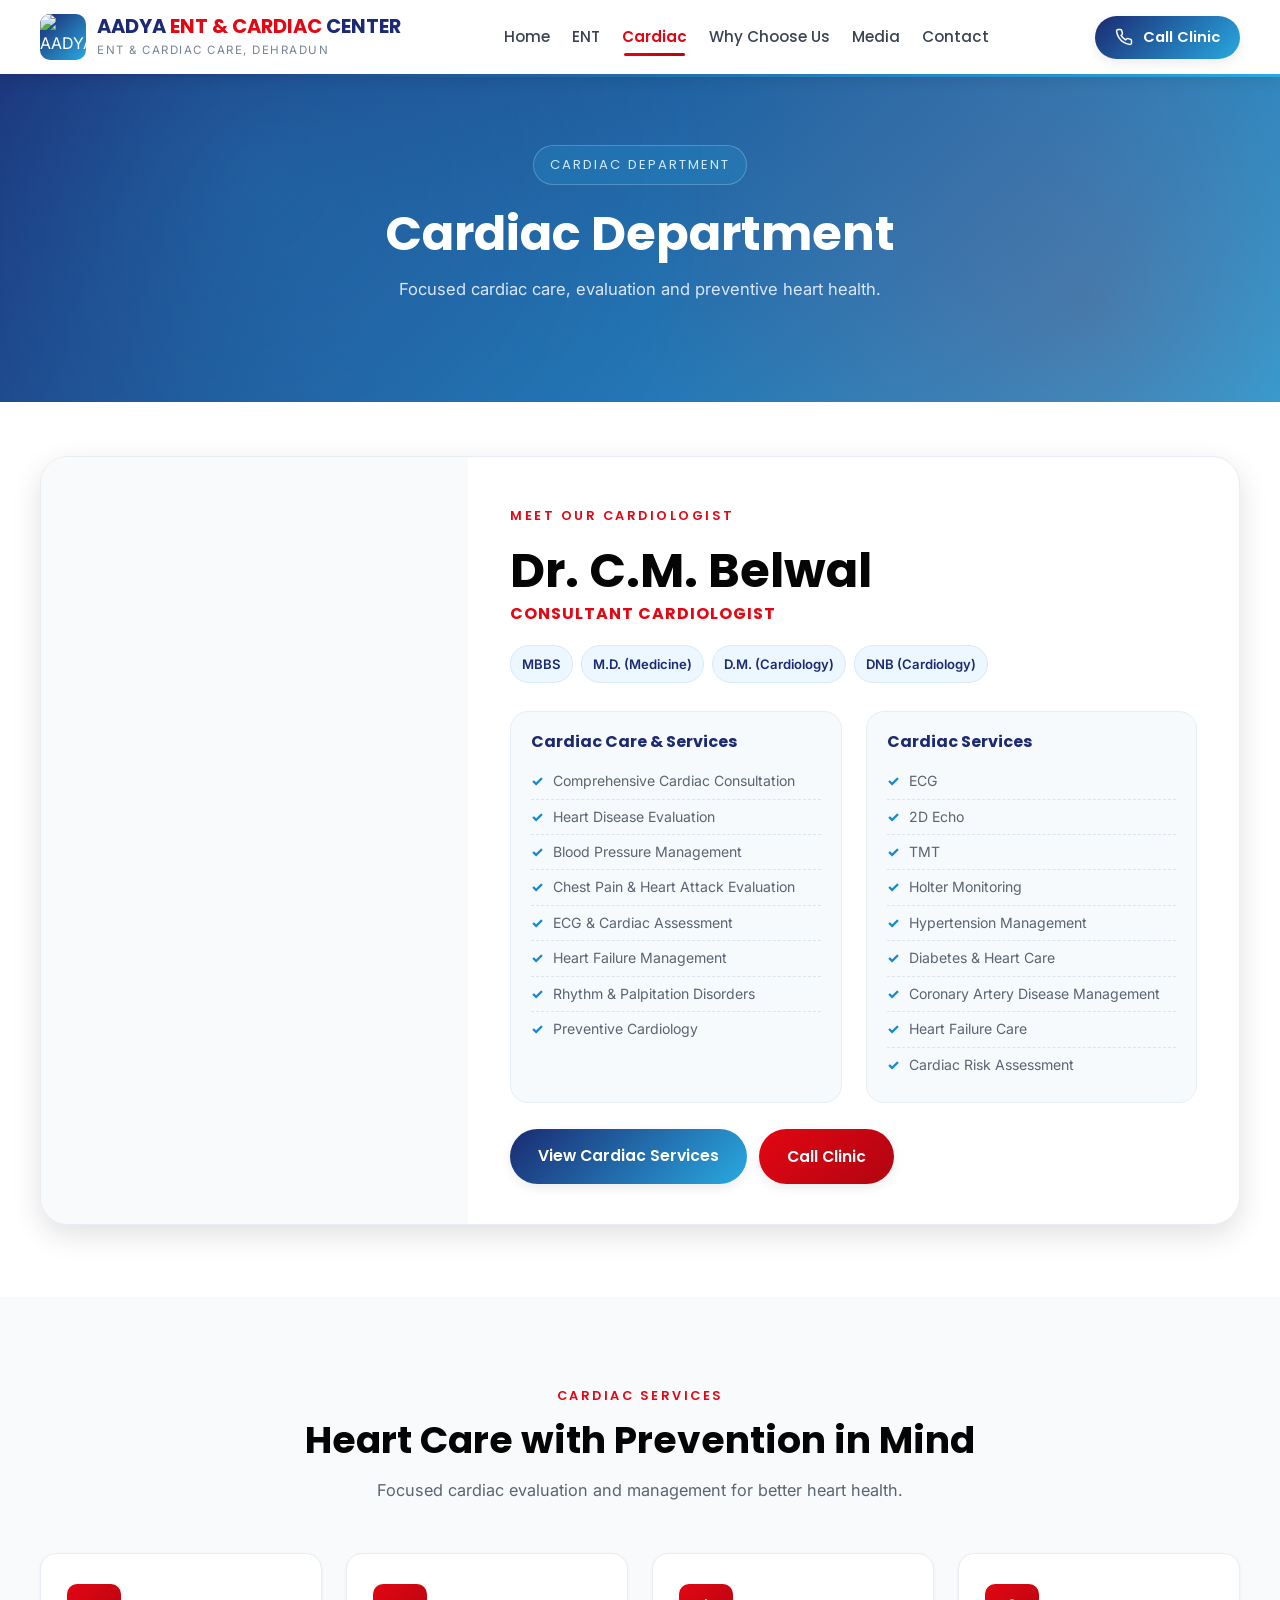
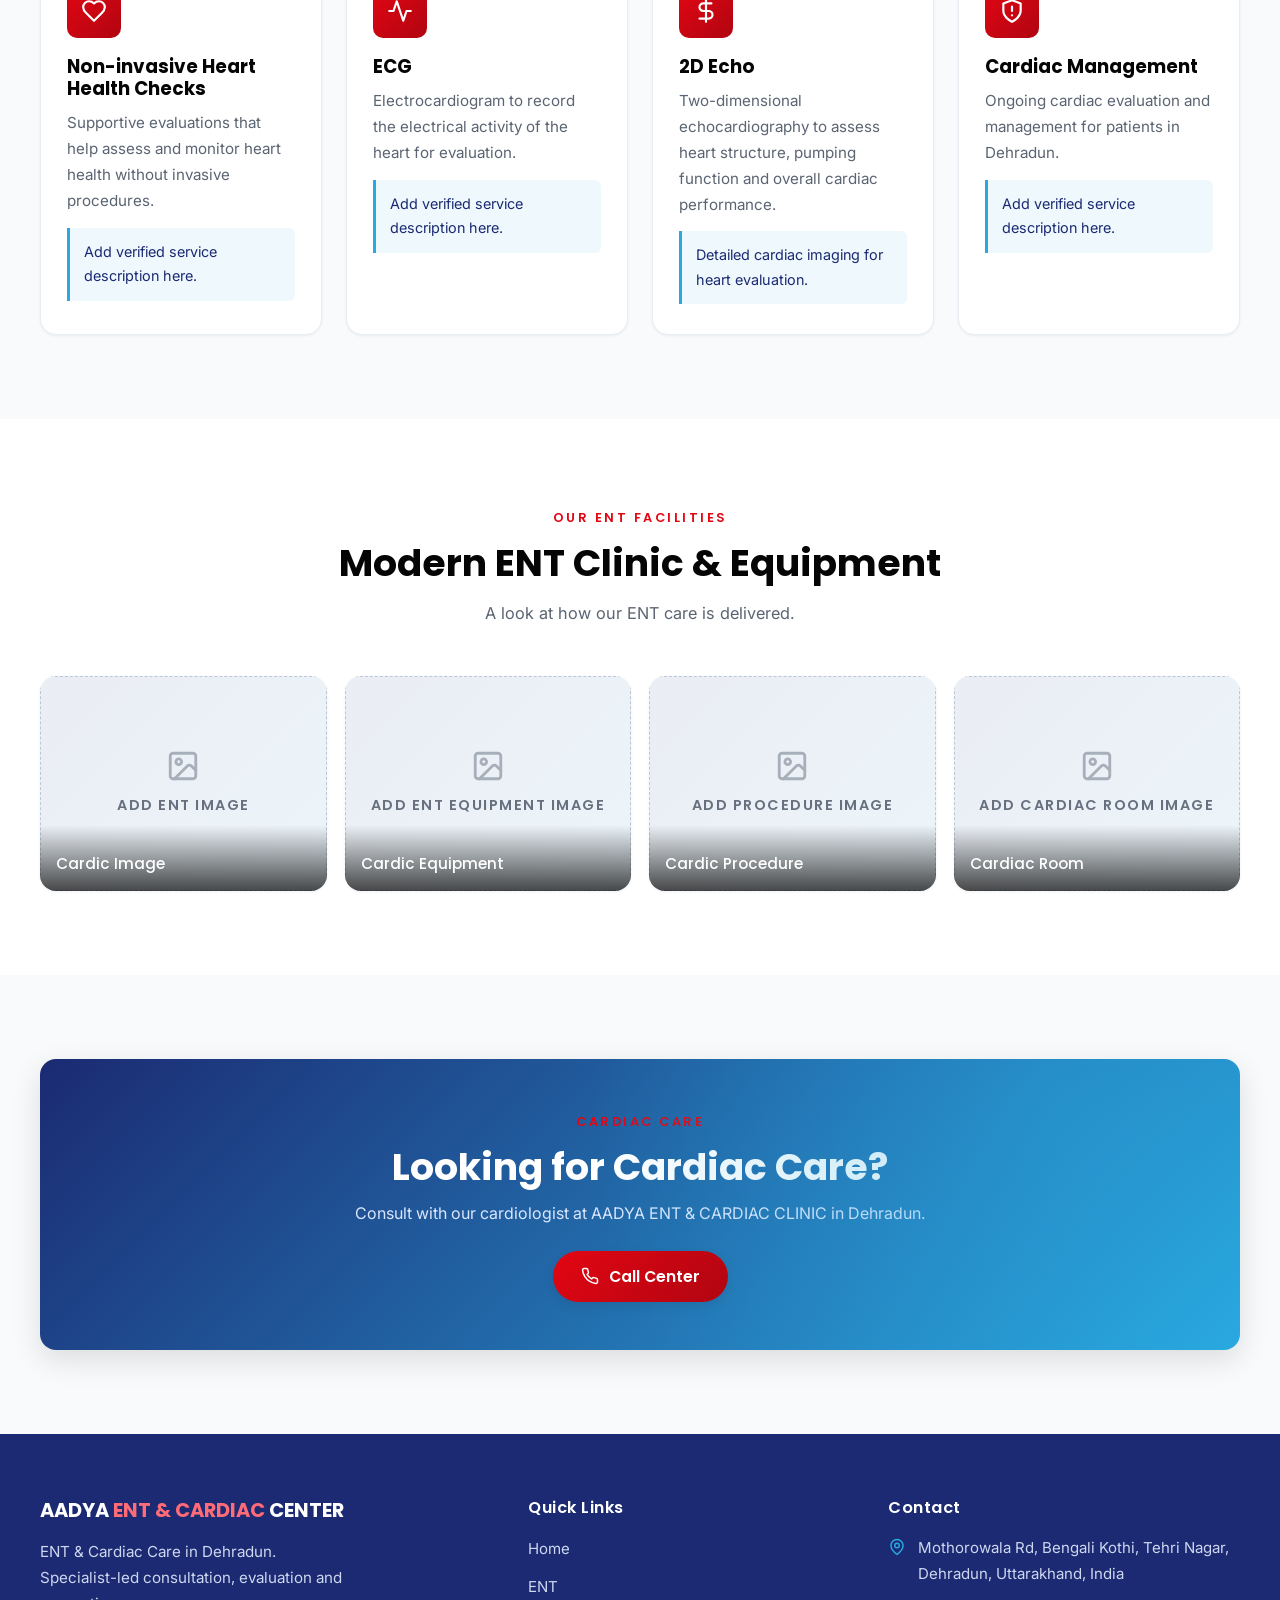
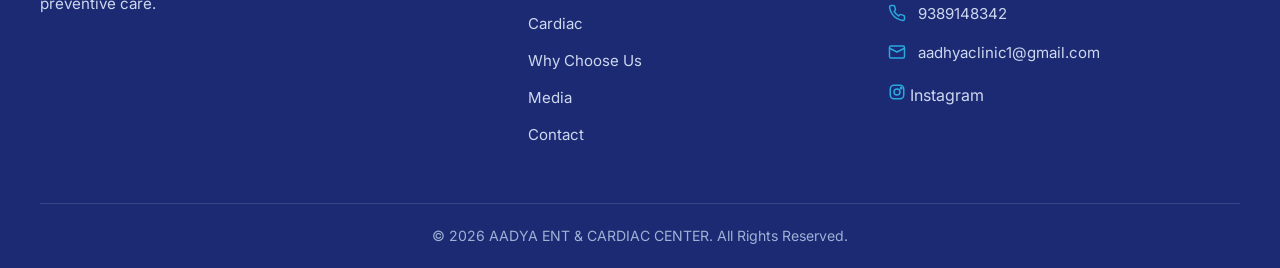
==== cardiac.html @ 1b2c5850 "center" ====
<!DOCTYPE html>
<html lang="en">
<head>

    <meta charset="UTF-8">

    <meta name="viewport" content="width=device-width, initial-scale=1.0">

    <title>AADYA ENT & CARDIAC CENTER | Cardiac Care in Dehradun</title>

    <!-- Favicon -->
    <link
        rel="icon"
        type="image/jpeg"
        href="https://res.cloudinary.com/duwuxycn1/image/upload/v1786776984/logo.jpg_n2iak3.jpg?v=2"
    >

    <meta
        name="description"
        content="Cardiac Department at AADYA ENT & CARDIAC CLINIC, Dehradun. Non-invasive heart health checks, ECG, hypertension management and cardiac care with an emphasis on prevention."
    >

    <meta
        name="keywords"
        content="Cardiac Clinic Dehradun, Cardiologist Dehradun, ECG Dehradun, Heart Health Check Dehradun, Hypertension Management, AADYA ENT & CARDIAC CLINIC"
    >

    <meta name="author" content="AADYA ENT & CARDIAC CLINIC">

    <meta name="theme-color" content="#1B2A72">

    <!-- Open Graph -->
    <meta property="og:type" content="website">

    <meta
        property="og:title"
        content="AADYA ENT & CARDIAC CLINIC | Cardiac Care in Dehradun"
    >

    <meta
        property="og:description"
        content="Focused cardiac care, evaluation and preventive heart health in Dehradun."
    >

    <meta
        property="og:image"
        content="assets/cardiac/cardiac-main.jpg"
    >

    <meta property="og:url" content="cardiac.html">

    <meta
        property="og:site_name"
        content="AADYA ENT & CARDIAC CLINIC"
    >

    <!-- Twitter -->
    <meta name="twitter:card" content="summary_large_image">

    <meta
        name="twitter:title"
        content="AADYA ENT & CARDIAC CLINIC | Cardiac Care in Dehradun"
    >

    <meta
        name="twitter:description"
        content="Focused cardiac care, evaluation and preventive heart health in Dehradun."
    >

    <meta
        name="twitter:image"
        content="assets/cardiac/cardiac-main.jpg"
    >

    <!-- Google Fonts -->
    <link rel="preconnect" href="https://fonts.googleapis.com">

    <link
        rel="preconnect"
        href="https://fonts.gstatic.com"
        crossorigin
    >

    <link
        href="https://fonts.googleapis.com/css2?family=Poppins:wght@500;600;700&family=Inter:wght@400;500;600&display=swap"
        rel="stylesheet"
    >

    <!-- Structured Data -->
    <script type="application/ld+json">
    {
        "@context": "https://schema.org",
        "@type": "MedicalClinic",
        "name": "AADYA ENT & CARDIAC CLINIC",
        "description": "Focused cardiac care, evaluation and preventive heart health.",
        "address": {
            "@type": "PostalAddress",
            "streetAddress": "Mothorowala Rd, Bengali Kothi, Tehri Nagar",
            "addressLocality": "Dehradun",
            "addressRegion": "Uttarakhand",
            "addressCountry": "IN"
        },
        "medicalSpecialty": [
            "Cardiovascular"
        ],
        "openingHours": "ADD_CLINIC_TIMINGS",
        "telephone": "9389148342"
    }
    </script>

    <!-- Main CSS -->
    <link rel="stylesheet" href="style.css">


<style>
/* Cardiologist profile section */
.cardiac-doctor-section {
    padding-top: 54px;
    padding-bottom: 72px;
}

.cardiac-doctor-card {
    display: grid;
    grid-template-columns: minmax(280px, 0.85fr) minmax(0, 1.45fr);
    gap: 42px;
    align-items: stretch;
    background: var(--color-white);
    border: 1px solid #e8edf4;
    border-radius: 28px;
    overflow: hidden;
    box-shadow: var(--shadow-lg);
}

.cardiac-doctor-photo {
    min-height: 620px;
    background: var(--color-light-bg);
    overflow: hidden;
}

.cardiac-doctor-photo img {
    width: 100%;
    height: 100%;
    display: block;
    object-fit: cover;
    object-position: center top;
}

.cardiac-doctor-content {
    padding: 44px 42px 40px 0;
}

.cardiac-doctor-content h2 {
    margin: 6px 0 2px;
    font-size: clamp(2rem, 4vw, 3rem);
    line-height: 1.1;
}

.cardiac-doctor-role {
    margin: 0 0 18px;
    color: var(--color-cardiac-red);
    font-family: var(--font-heading);
    font-weight: 700;
    font-size: 1rem;
    text-transform: uppercase;
    letter-spacing: 1px;
}

.cardiac-qualifications {
    display: flex;
    flex-wrap: wrap;
    gap: 8px;
    margin-bottom: 28px;
}

.cardiac-qualifications span {
    padding: 7px 11px;
    border-radius: 999px;
    background: #edf7ff;
    color: var(--color-deep-blue);
    border: 1px solid #d8eaf8;
    font-size: .82rem;
    font-weight: 600;
}

.cardiac-doctor-columns {
    display: grid;
    grid-template-columns: 1fr 1fr;
    gap: 24px;
}

.cardiac-doctor-columns > div {
    padding: 20px;
    border-radius: 18px;
    background: #f7fafc;
    border: 1px solid #e5edf5;
}

.cardiac-doctor-columns h3 {
    margin: 0 0 13px;
    color: var(--color-deep-blue);
    font-size: 1rem;
}

.cardiac-doctor-columns ul {
    list-style: none;
    margin: 0;
    padding: 0;
}

.cardiac-doctor-columns li {
    position: relative;
    padding: 7px 0 7px 22px;
    color: #5b6472;
    font-size: .88rem;
    line-height: 1.45;
    border-bottom: 1px dashed #dbe4ec;
}

.cardiac-doctor-columns li:last-child {
    border-bottom: 0;
}

.cardiac-doctor-columns li::before {
    content: "✓";
    position: absolute;
    left: 0;
    top: 7px;
    color: #1688cf;
    font-weight: 800;
}

.cardiac-doctor-actions {
    display: flex;
    flex-wrap: wrap;
    gap: 12px;
    margin-top: 26px;
}

@media (max-width: 900px) {
    .cardiac-doctor-card {
        grid-template-columns: 1fr;
        gap: 0;
    }

    .cardiac-doctor-photo {
        min-height: 500px;
        max-height: 650px;
    }

    .cardiac-doctor-content {
        padding: 34px 28px 32px;
    }
}

@media (max-width: 620px) {
    .cardiac-doctor-section {
        padding-top: 38px;
        padding-bottom: 54px;
    }

    .cardiac-doctor-columns {
        grid-template-columns: 1fr;
    }

    .cardiac-doctor-photo {
        min-height: 430px;
        max-height: 560px;
    }

    .cardiac-doctor-content {
        padding: 28px 20px;
    }

    .cardiac-doctor-actions .btn {
        width: 100%;
        justify-content: center;
    }
}
</style>

</head>
<body>

    <header class="header">
        <div class="container header-inner">
           <a href="index.html" class="brand" aria-label="AADYA ENT & CARDIAC CLINIC - Home">
    <span class="brand-logo">
        <img src="https://res.cloudinary.com/duwuxycn1/image/upload/v1786776984/logo.jpg_n2iak3.jpg" alt="AADYA ENT & Cardiac Clinic Logo" width="24" height="24" />
    </span>
    <span>
        <span class="brand-name">AADYA <span class="brand-red">ENT &amp; CARDIAC</span> CENTER</span>
        <span class="brand-tagline">ENT &amp; Cardiac Care, Dehradun</span>
    </span>
</a>

            <nav class="nav" id="siteNav" aria-label="Main navigation">
                <a class="nav-link" href="index.html">Home</a>
                <a class="nav-link" href="ent.html">ENT</a>
                <a class="nav-link" href="cardiac.html">Cardiac</a>
                <a class="nav-link" href="index.html#why-choose-us">Why Choose Us</a>
                <a class="nav-link" href="media.html">Media</a>
                <a class="nav-link" href="index.html#contact">Contact</a>
            </nav>

            <div class="header-cta">
                <button class="btn btn-primary btn-sm" onclick="callClinic()" aria-label="Call the clinic">
                    <svg viewBox="0 0 24 24" fill="none" stroke="currentColor" stroke-width="2" stroke-linecap="round" stroke-linejoin="round" aria-hidden="true"><path d="M22 16.92v3a2 2 0 0 1-2.18 2 19.79 19.79 0 0 1-8.63-3.07 19.5 19.5 0 0 1-6-6 19.79 19.79 0 0 1-3.07-8.67A2 2 0 0 1 4.11 2h3a2 2 0 0 1 2 1.72c.13.96.36 1.9.7 2.81a2 2 0 0 1-.45 2.11L8.09 9.91a16 16 0 0 0 6 6l1.27-1.27a2 2 0 0 1 2.11-.45c.91.34 1.85.57 2.81.7A2 2 0 0 1 22 16.92z"/></svg>
                    Call Clinic
                </button>
            </div>

            <button class="nav-toggle" id="navToggle" aria-label="Open menu" aria-expanded="false">
                <span></span><span></span><span></span>
            </button>
        </div>
    </header>

    <main id="main">

        <section class="subpage-hero">
            <div class="container subpage-hero-inner">
                <span class="crumb reveal">Cardiac Department</span>
                <h1 class="reveal">Cardiac Department</h1>
                <p class="hero-sub reveal">Focused cardiac care, evaluation and preventive heart health.</p>
            </div>
        </section>

        
        <!-- Cardiologist profile -->
        <section class="section cardiac-doctor-section" aria-label="Cardiologist profile">
            <div class="container">
                <div class="cardiac-doctor-card reveal">
                    <div class="cardiac-doctor-photo">
                        <img src="https://res.cloudinary.com/duwuxycn1/image/upload/v1786777002/_ETS9794.JPG_h2lo14.jpg"
                             alt="Dr. C.M. Belwal, Consultant Cardiologist"
                             loading="lazy">
                    </div>

                    <div class="cardiac-doctor-content">
                        <span class="section-eyebrow">Meet Our Cardiologist</span>
                        <h2>Dr. C.M. Belwal</h2>
                        <p class="cardiac-doctor-role">Consultant Cardiologist</p>

                        <div class="cardiac-qualifications">
                            <span>MBBS</span>
                            <span>M.D. (Medicine)</span>
                            <span>D.M. (Cardiology)</span>
                            <span>DNB (Cardiology)</span>
                        </div>

                        <div class="cardiac-doctor-columns">
                            <div>
                                <h3>Cardiac Care &amp; Services</h3>
                                <ul>
                                    <li>Comprehensive Cardiac Consultation</li>
                                    <li>Heart Disease Evaluation</li>
                                    <li>Blood Pressure Management</li>
                                    <li>Chest Pain &amp; Heart Attack Evaluation</li>
                                    <li>ECG &amp; Cardiac Assessment</li>
                                    <li>Heart Failure Management</li>
                                    <li>Rhythm &amp; Palpitation Disorders</li>
                                    <li>Preventive Cardiology</li>
                                </ul>
                            </div>

                            <div>
                                <h3>Cardiac Services</h3>
                                <ul>
                                    <li>ECG</li>
                                    <li>2D Echo</li>
                                    <li>TMT</li>
                                    <li>Holter Monitoring</li>
                                    <li>Hypertension Management</li>
                                    <li>Diabetes &amp; Heart Care</li>
                                    <li>Coronary Artery Disease Management</li>
                                    <li>Heart Failure Care</li>
                                    <li>Cardiac Risk Assessment</li>
                                </ul>
                            </div>
                        </div>

                        <div class="cardiac-doctor-actions">
                            <a class="btn btn-primary" href="#cardiac-services">View Cardiac Services</a>
                            <button class="btn btn-red" onclick="callClinic()">Call Clinic</button>
                        </div>
                    </div>
                </div>
            </div>
        </section>

        <section class="section section-alt" id="cardiac-services" aria-label="Cardiac services">
            <div class="container">
                <div class="section-head reveal">
                    <span class="section-eyebrow">Cardiac Services</span>
                    <h2 class="section-title">Heart Care with Prevention in Mind</h2>
                    <p class="section-subtitle">Focused cardiac evaluation and management for better heart health.</p>
                </div>

                <div class="grid grid-4">
                    <article class="service-card reveal">
                        <span class="service-card-icon cardiac">
                            <svg viewBox="0 0 24 24" fill="none" stroke="currentColor" stroke-width="2" stroke-linecap="round" stroke-linejoin="round" aria-hidden="true"><path d="M19 14c1.49-1.46 3-3.21 3-5.5A5.5 5.5 0 0 0 16.5 3c-1.76 0-3 .5-4.5 2-1.5-1.5-2.74-2-4.5-2A5.5 5.5 0 0 0 2 8.5c0 2.3 1.5 4.05 3 5.5l7 7Z"/></svg>
                        </span>
                        <h3>Non-invasive Heart Health Checks</h3>
                        <p>Supportive evaluations that help assess and monitor heart health without invasive procedures.</p>
                        <div class="service-note"><p>Add verified service description here.</p></div>
                    </article>

                    <article class="service-card reveal">
                        <span class="service-card-icon cardiac">
                            <svg viewBox="0 0 24 24" fill="none" stroke="currentColor" stroke-width="2" stroke-linecap="round" stroke-linejoin="round" aria-hidden="true"><polyline points="22 12 18 12 15 21 9 3 6 12 2 12"/></svg>
                        </span>
                        <h3>ECG</h3>
                        <p>Electrocardiogram to record the electrical activity of the heart for evaluation.</p>
                        <div class="service-note"><p>Add verified service description here.</p></div>
                    </article>

                    <article class="service-card reveal">
                        <span class="service-card-icon cardiac">
                            <svg viewBox="0 0 24 24" fill="none" stroke="currentColor" stroke-width="2" stroke-linecap="round" stroke-linejoin="round" aria-hidden="true"><path d="M12 2v20"/><path d="M17 5H9.5a3.5 3.5 0 0 0 0 7h5a3.5 3.5 0 0 1 0 7H6"/></svg>
                        </span>
                        <h3>2D Echo</h3>
                        <p>Two-dimensional echocardiography to assess heart structure, pumping function and overall cardiac performance.</p>
                        <div class="service-note"><p>Detailed cardiac imaging for heart evaluation.</p></div>
                    </article>

                    <article class="service-card reveal">
                        <span class="service-card-icon cardiac">
                            <svg viewBox="0 0 24 24" fill="none" stroke="currentColor" stroke-width="2" stroke-linecap="round" stroke-linejoin="round" aria-hidden="true"><path d="M12 22s8-4 8-10V5l-8-3-8 3v7c0 6 8 10 8 10Z"/><path d="M12 8v4"/><path d="M12 16h.01"/></svg>
                        </span>
                        <h3>Cardiac Management</h3>
                        <p>Ongoing cardiac evaluation and management for patients in Dehradun.</p>
                        <div class="service-note"><p>Add verified service description here.</p></div>
                    </article>
                </div>
            </div>
        </section>

       <section class="section" aria-label="ENT gallery">
            <div class="container">
                <div class="section-head reveal">
                    <span class="section-eyebrow">Our ENT Facilities</span>
                    <h2 class="section-title">Modern ENT Clinic &amp; Equipment</h2>
                    <p class="section-subtitle">A look at how our ENT care is delivered.</p>
                </div>

                <div class="gallery-grid">
                    <div class="gallery-item reveal" data-lightbox>
                        <img src="https://imgs.search.brave.com/N0LPi_2hIVfYnTYUmOMVySr8DGnOYwuGLmk-LsRnncQ/rs:fit:500:0:1:0/g:ce/aHR0cHM6Ly9tZWRp/YS5nZXR0eWltYWdl/cy5jb20vaWQvNjYx/Nzc3MzU1L3Bob3Rv/L3N1cmdlb25zLWR1/cmluZy1hbi1vcGVy/YXRpb24uanBnP3M9/NjEyeDYxMiZ3PTAm/az0yMCZjPTNmb09p/b1l0Rk1iNFpzQXB5/TTBfQWIwNU9tZXZH/bmxnU0ctV0FqdWYy/cjg9" alt="ENT Image" data-title="ENT Image" loading="lazy">
                        <div class="img-placeholder" style="display:none">
                            <svg viewBox="0 0 24 24" fill="none" stroke="currentColor" stroke-width="2" stroke-linecap="round" stroke-linejoin="round" aria-hidden="true"><rect x="3" y="3" width="18" height="18" rx="2"/><circle cx="9" cy="9" r="2"/><path d="m21 15-3.086-3.086a2 2 0 0 0-2.828 0L6 21"/></svg>
                            <span>ADD ENT IMAGE</span>
                        </div>
                        <span class="gallery-caption">Cardic Image</span>
                    </div>

                    <div class="gallery-item reveal" data-lightbox>
                        <img src="https://res.cloudinary.com/duwuxycn1/image/upload/v1787635064/ent_lrrojl.jpg" alt="ENT Equipment" data-title="ENT Equipment" loading="lazy">
                        <div class="img-placeholder" style="display:none">
                            <svg viewBox="0 0 24 24" fill="none" stroke="currentColor" stroke-width="2" stroke-linecap="round" stroke-linejoin="round" aria-hidden="true"><rect x="3" y="3" width="18" height="18" rx="2"/><circle cx="9" cy="9" r="2"/><path d="m21 15-3.086-3.086a2 2 0 0 0-2.828 0L6 21"/></svg>
                            <span>ADD ENT EQUIPMENT IMAGE</span>
                        </div>
                        <span class="gallery-caption">Cardic Equipment</span>
                    </div>

                    <div class="gallery-item reveal" data-lightbox>
                        <img src="https://imgs.search.brave.com/jGN_VWUZTTQPNZorbWVlzYDeaPDt9qG7pWr9tVzWnfk/rs:fit:500:0:1:0/g:ce/aHR0cHM6Ly9tZWRp/YS5pc3RvY2twaG90/by5jb20vaWQvNjQ1/NTIyNTY4L3Bob3Rv/L2NhcmRpYWMtc3Vy/Z2Vvbi1pcy1wbGFj/aW5nLXN0aXRjaGVz/LW9uLWFydGlmaWNp/YWwtaGVhcnQtdmFs/dmUuanBnP3M9NjEy/eDYxMiZ3PTAmaz0y/MCZjPVpDcVBETHVw/c2Znd19sQVljZ2wt/eDhEYnphQmJxTEZi/ZENEaHA4alc5MDQ9" alt="ENT Procedure" data-title="ENT Procedure" loading="lazy">
                        <div class="img-placeholder" style="display:none">
                            <svg viewBox="0 0 24 24" fill="none" stroke="currentColor" stroke-width="2" stroke-linecap="round" stroke-linejoin="round" aria-hidden="true"><rect x="3" y="3" width="18" height="18" rx="2"/><circle cx="9" cy="9" r="2"/><path d="m21 15-3.086-3.086a2 2 0 0 0-2.828 0L6 21"/></svg>
                            <span>ADD  PROCEDURE IMAGE</span>
                        </div>
                        <span class="gallery-caption">Cardic Procedure</span>
                    </div>

                   <div class="gallery-item reveal" data-lightbox>

    <img 
        src="https://res.cloudinary.com/duwuxycn1/image/upload/v1787385273/_ETS9547.JPG_t3cxcv.jpg"
        alt="Cardiac Room"
        data-title="Cardiac Room"
        loading="lazy"
    >

    <div class="img-placeholder" style="display:none">
        <svg 
            viewBox="0 0 24 24" 
            fill="none" 
            stroke="currentColor" 
            stroke-width="2" 
            stroke-linecap="round" 
            stroke-linejoin="round" 
            aria-hidden="true">
            
            <rect x="3" y="3" width="18" height="18" rx="2"/>
            <circle cx="9" cy="9" r="2"/>
            <path d="m21 15-3.086-3.086a2 2 0 0 0-2.828 0L6 21"/>
        </svg>

        <span>ADD CARDIAC ROOM IMAGE</span>
    </div>

    <span class="gallery-caption">Cardiac Room</span>

</div>
                </div>
            </div>
        </section>

        <section class="section section-alt" aria-label="Cardiac consultation">
            <div class="container">
                <div class="cta-band reveal">
                    <span class="section-eyebrow">Cardiac Care</span>
                    <h2>Looking for Cardiac Care?</h2>
                    <p>Consult with our cardiologist at AADYA ENT &amp; CARDIAC CLINIC in Dehradun.</p>
                    <button class="btn btn-red" onclick="callClinic()">
                        <svg viewBox="0 0 24 24" fill="none" stroke="currentColor" stroke-width="2" stroke-linecap="round" stroke-linejoin="round" aria-hidden="true"><path d="M22 16.92v3a2 2 0 0 1-2.18 2 19.79 19.79 0 0 1-8.63-3.07 19.5 19.5 0 0 1-6-6 19.79 19.79 0 0 1-3.07-8.67A2 2 0 0 1 4.11 2h3a2 2 0 0 1 2 1.72c.13.96.36 1.9.7 2.81a2 2 0 0 1-.45 2.11L8.09 9.91a16 16 0 0 0 6 6l1.27-1.27a2 2 0 0 1 2.11-.45c.91.34 1.85.57 2.81.7A2 2 0 0 1 22 16.92z"/></svg>
                        Call Center
                    </button>
                </div>
            </div>
        </section>

    </main>

    <footer class="footer">
        <div class="container">
            <div class="footer-grid">
                <div class="footer-brand">
                    <span class="brand-name">AADYA <span class="brand-red">ENT &amp; CARDIAC</span> CENTER </span>
                    <p>ENT &amp; Cardiac Care in Dehradun.<br>Specialist-led consultation, evaluation and preventive care.</p>
                </div>

                <div>
                    <h4 class="footer-heading">Quick Links</h4>
                    <ul class="footer-links">
                        <li><a href="index.html">Home</a></li>
                        <li><a href="ent.html">ENT</a></li>
                        <li><a href="cardiac.html">Cardiac</a></li>
                        <li><a href="index.html#why-choose-us">Why Choose Us</a></li>
                        <li><a href="media.html">Media</a></li>
                        <li><a href="index.html#contact">Contact</a></li>
                    </ul>
                </div>

                <div>
                    <h4 class="footer-heading">Contact</h4>
                    <ul class="footer-contact">
                        <li>
                            <svg viewBox="0 0 24 24" fill="none" stroke="currentColor" stroke-width="2" stroke-linecap="round" stroke-linejoin="round" aria-hidden="true"><path d="M20 10c0 6-8 12-8 12s-8-6-8-12a8 8 0 0 1 16 0Z"/><circle cx="12" cy="10" r="3"/></svg>
                            <span>Mothorowala Rd, Bengali Kothi, Tehri Nagar, Dehradun, Uttarakhand, India</span>
                        </li>
                        <li>
                            <svg viewBox="0 0 24 24" fill="none" stroke="currentColor" stroke-width="2" stroke-linecap="round" stroke-linejoin="round" aria-hidden="true"><path d="M22 16.92v3a2 2 0 0 1-2.18 2 19.79 19.79 0 0 1-8.63-3.07 19.5 19.5 0 0 1-6-6 19.79 19.79 0 0 1-3.07-8.67A2 2 0 0 1 4.11 2h3a2 2 0 0 1 2 1.72c.13.96.36 1.9.7 2.81a2 2 0 0 1-.45 2.11L8.09 9.91a16 16 0 0 0 6 6l1.27-1.27a2 2 0 0 1 2.11-.45c.91.34 1.85.57 2.81.7A2 2 0 0 1 22 16.92z"/></svg>
                            <a href="tel:ADD_PHONE_NUMBER">9389148342</a>
                        </li>
                        <li>
                            <svg viewBox="0 0 24 24" fill="none" stroke="currentColor" stroke-width="2" stroke-linecap="round" stroke-linejoin="round" aria-hidden="true"><rect x="2" y="4" width="20" height="16" rx="2"/><path d="m22 7-10 5L2 7"/></svg>
                            <a href="mailto:ADD_EMAIL">aadhyaclinic1@gmail.com</a>
                        </li>
                                           <a 
    href="https://www.instagram.com/aadyaclinicdehradun?stkn=ZDNlZDc0MzIxNw=="
    target="_blank"
    rel="noopener noreferrer"
    class="footer-instagram"
    aria-label="Visit AADYA Clinic Dehradun on Instagram"
>
    <svg 
        viewBox="0 0 24 24" 
        fill="none" 
        stroke="currentColor" 
        stroke-width="2"
        aria-hidden="true"
    >
        <rect x="3" y="3" width="18" height="18" rx="5"></rect>
        <circle cx="12" cy="12" r="4"></circle>
        <circle cx="17.5" cy="6.5" r="1"></circle>
    </svg>

    <span>Instagram</span>
</a>
                    </ul>
                </div>
            </div>

            <div class="footer-bottom">
                &copy; 2026 AADYA ENT &amp; CARDIAC CENTER. All Rights Reserved.
            </div>
        </div>
    </footer>

    <div class="mobile-bar">
        <button class="btn btn-primary" onclick="callClinic()">Call Clinic</button>
        <button class="btn btn-whatsapp" onclick="openWhatsAppAppointment()">
            <svg viewBox="0 0 24 24" fill="currentColor" aria-hidden="true"><path d="M17.472 14.382c-.297-.149-1.758-.867-2.03-.967-.273-.099-.471-.148-.67.15-.197.297-.767.966-.94 1.164-.173.199-.347.223-.644.075-.297-.15-1.255-.463-2.39-1.475-.883-.788-1.48-1.761-1.653-2.059-.173-.297-.018-.458.13-.606.134-.133.298-.347.446-.52.149-.174.198-.298.298-.497.099-.198.05-.371-.025-.52-.075-.149-.669-1.612-.916-2.207-.242-.579-.487-.5-.669-.51l-.57-.01c-.198 0-.52.074-.792.372-.272.297-1.04 1.016-1.04 2.479 0 1.462 1.065 2.875 1.213 3.074.149.198 2.096 3.2 5.077 4.487.709.306 1.262.489 1.694.625.712.227 1.36.195 1.871.118.571-.085 1.758-.719 2.006-1.413.248-.694.248-1.289.173-1.413-.074-.124-.272-.198-.57-.347m-5.421 7.403h-.004a9.87 9.87 0 0 1-5.031-1.378l-.361-.214-3.741.982.998-3.648-.235-.374a9.86 9.86 0 0 1-1.51-5.26c.001-5.45 4.436-9.884 9.888-9.884 2.64 0 5.122 1.03 6.988 2.898a9.825 9.825 0 0 1 2.893 6.994c-.003 5.45-4.437 9.884-9.885 9.884m8.413-18.297A11.815 11.815 0 0 0 12.05 0C5.495 0 .16 5.335.157 11.892c0 2.096.547 4.142 1.588 5.945L.057 24l6.305-1.654a11.882 11.882 0 0 0 5.683 1.448h.005c6.554 0 11.89-5.335 11.893-11.893a11.821 11.821 0 0 0-3.48-8.413Z"/></svg>
            WhatsApp
        </button>
    </div>

    <button class="back-to-top" id="backToTop" aria-label="Back to top">
        <svg viewBox="0 0 24 24" fill="none" stroke="currentColor" stroke-width="2.5" stroke-linecap="round" stroke-linejoin="round" aria-hidden="true"><path d="m18 15-6-6-6 6"/></svg>
    </button>

    <div class="lightbox" id="appLightbox" aria-hidden="true">
        <figure class="lightbox-figure">
            <img id="appLightboxImg" src="" alt="">
            <figcaption class="lightbox-caption" id="appLightboxCaption"></figcaption>
        </figure>
        <button class="lightbox-close" id="appLightboxClose" aria-label="Close image viewer">
            <svg viewBox="0 0 24 24" fill="none" stroke="currentColor" stroke-width="2" stroke-linecap="round" stroke-linejoin="round" aria-hidden="true"><path d="M18 6 6 18"/><path d="m6 6 12 12"/></svg>
        </button>
        <button class="lightbox-nav prev" id="appLightboxPrev" aria-label="Previous image">
            <svg viewBox="0 0 24 24" fill="none" stroke="currentColor" stroke-width="2" stroke-linecap="round" stroke-linejoin="round" aria-hidden="true"><path d="m15 18-6-6 6-6"/></svg>
        </button>
        <button class="lightbox-nav next" id="appLightboxNext" aria-label="Next image">
            <svg viewBox="0 0 24 24" fill="none" stroke="currentColor" stroke-width="2" stroke-linecap="round" stroke-linejoin="round" aria-hidden="true"><path d="m9 18 6-6-6-6"/></svg>
        </button>
    </div>

    <div class="reel-modal" id="appReelModal" aria-hidden="true">
        <div class="reel-modal-frame">
            <video id="appReelModalVideo" controls playsinline preload="none"></video>
        </div>
        <button class="lightbox-close" id="appReelModalClose" aria-label="Close reel player">
            <svg viewBox="0 0 24 24" fill="none" stroke="currentColor" stroke-width="2" stroke-linecap="round" stroke-linejoin="round" aria-hidden="true"><path d="M18 6 6 18"/><path d="m6 6 12 12"/></svg>
        </button>
    </div>

    <script src="script.js"></script>
</body>
</html>
---- style.css ----
/* ============================================================
   AADYA ENT & CARDIAC CLINIC - Premium Multi-page Website
   ENT & Cardiology Clinic in Dehradun, Uttarakhand
   Pages: index.html, ent.html, cardiac.html, media.html
   ============================================================ */

/* ===== ROOT / CSS VARIABLES ===== */
:root {
    --color-cardiac-red: #E30613;
    --color-deep-blue: #1B2A72;
    --color-medical-cyan: #29A9E0;
    --color-dark: #050505;
    --color-white: #FFFFFF;
    --color-light-bg: #F8FAFC;

    --gradient-primary: linear-gradient(135deg, #1B2A72 0%, #29A9E0 100%);
    --gradient-red: linear-gradient(135deg, #E30613 0%, #b00511 100%);

    --font-heading: 'Poppins', -apple-system, BlinkMacSystemFont, 'Segoe UI', sans-serif;
    --font-body: 'Inter', -apple-system, BlinkMacSystemFont, 'Segoe UI', sans-serif;

    --radius-sm: 6px;
    --radius-md: 10px;
    --radius-lg: 16px;
    --radius-full: 9999px;

    --shadow-sm: 0 1px 3px rgba(5, 5, 5, 0.06);
    --shadow-md: 0 4px 12px rgba(5, 5, 5, 0.08);
    --shadow-lg: 0 10px 30px rgba(5, 5, 5, 0.12);
    --shadow-xl: 0 20px 40px rgba(5, 5, 5, 0.14);

    --header-h: 74px;

    --transition-fast: 0.2s ease;
    --transition-slow: 0.3s ease;
}

/* ===== RESET / BASE ===== */
*, *::before, *::after {
    box-sizing: border-box;
    margin: 0;
    padding: 0;
}

html {
    scroll-behavior: smooth;
    scroll-padding-top: calc(var(--header-h) + 16px);
    -webkit-text-size-adjust: 100%;
}

body {
    font-family: var(--font-body);
    font-size: 16px;
    line-height: 1.7;
    color: var(--color-dark);
    background-color: var(--color-white);
    overflow-x: hidden;
}

img, video {
    max-width: 100%;
    display: block;
}

a {
    color: var(--color-deep-blue);
    text-decoration: none;
    transition: color var(--transition-fast);
}

ul, ol {
    list-style: none;
}

button {
    font-family: inherit;
    cursor: pointer;
    border: none;
    background: none;
}

h1, h2, h3, h4 {
    font-family: var(--font-heading);
    line-height: 1.2;
    color: var(--color-dark);
    font-weight: 700;
}

h1 { font-size: clamp(1.9rem, 4vw, 3rem); }
h2 { font-size: clamp(1.55rem, 3vw, 2.35rem); }
h3 { font-size: clamp(1.15rem, 2vw, 1.4rem); }
h4 { font-size: 1.05rem; }

/* ===== UTILITIES ===== */
.container {
    width: min(1200px, calc(100% - 48px));
    margin-inline: auto;
}

.section {
    padding: 84px 0;
}

.section-alt {
    background-color: var(--color-light-bg);
}

.section-head {
    max-width: 760px;
    margin: 0 auto 48px;
    text-align: center;
}

.section-eyebrow {
    display: inline-block;
    font-family: var(--font-heading);
    font-size: 0.8rem;
    font-weight: 600;
    letter-spacing: 2.5px;
    text-transform: uppercase;
    color: var(--color-cardiac-red);
    margin-bottom: 12px;
}

.section-title {
    margin-bottom: 14px;
}

.section-subtitle {
    color: #5b6472;
    font-size: 1.02rem;
}

.text-center { text-align: center; }
.mt-32 { margin-top: 32px; }

/* ===== BUTTONS ===== */
.btn {
    display: inline-flex;
    align-items: center;
    justify-content: center;
    gap: 10px;
    font-family: var(--font-heading);
    font-weight: 600;
    font-size: 0.98rem;
    padding: 14px 28px;
    border-radius: var(--radius-full);
    transition: transform var(--transition-fast), box-shadow var(--transition-fast), background-color var(--transition-fast);
    white-space: nowrap;
}

.btn svg {
    width: 18px;
    height: 18px;
    flex-shrink: 0;
}

.btn:hover {
    transform: translateY(-2px);
}

.btn-primary {
    background: var(--gradient-primary);
    color: var(--color-white);
    box-shadow: var(--shadow-md);
}

.btn-primary:hover {
    box-shadow: var(--shadow-lg);
}

.btn-red {
    background: var(--gradient-red);
    color: var(--color-white);
    box-shadow: var(--shadow-md);
}

.btn-red:hover {
    box-shadow: var(--shadow-lg);
}

.btn-outline {
    background: var(--color-white);
    color: var(--color-deep-blue);
    border: 2px solid var(--color-deep-blue);
}

.btn-outline:hover {
    background: var(--color-deep-blue);
    color: var(--color-white);
}

.btn-outline-light {
    background: rgba(255, 255, 255, 0.12);
    color: var(--color-white);
    border: 2px solid rgba(255, 255, 255, 0.65);
}

.btn-outline-light:hover {
    background: var(--color-white);
    color: var(--color-deep-blue);
}

.btn-sm {
    padding: 10px 20px;
    font-size: 0.92rem;
}

/* ===== TOP BAR (optional contact strip) ===== */
.topbar {
    display: none;
}

/* ===== HEADER / NAVIGATION ===== */
.header {
    position: sticky;
    top: 0;
    z-index: 1000;
    background: var(--color-white);
    box-shadow: var(--shadow-md);
    border-bottom: 3px solid transparent;
    border-image: var(--gradient-primary) 1;
}

.header-inner {
    height: var(--header-h);
    display: flex;
    align-items: center;
    justify-content: space-between;
    gap: 16px;
}

.brand {
    display: flex;
    align-items: center;
    gap: 11px;
    min-width: 0;
}

.brand-logo {
    width: 46px;
    height: 46px;
    flex-shrink: 0;
    border-radius: var(--radius-md);
    background: var(--gradient-primary);
    display: flex;
    align-items: center;
    justify-content: center;
    color: var(--color-white);
    overflow: hidden;
}

.brand-logo img {
    width: 100%;
    height: 100%;
    object-fit: cover;
}

.brand-name {
    font-family: var(--font-heading);
    font-size: clamp(0.95rem, 2.2vw, 1.22rem);
    font-weight: 700;
    line-height: 1.15;
    color: var(--color-deep-blue);
    white-space: nowrap;
}

.brand-name .brand-red {
    color: var(--color-cardiac-red);
}

.brand-tagline {
    display: none;
    font-size: 0.72rem;
    letter-spacing: 1.5px;
    text-transform: uppercase;
    color: #7a8394;
}

@media (min-width: 480px) {
    .brand-tagline {
        display: block;
    }
}

.nav {
    display: flex;
    align-items: center;
    gap: 4px;
}

.nav-link {
    position: relative;
    font-family: var(--font-heading);
    font-weight: 500;
    font-size: 0.95rem;
    color: #3a4254;
    padding: 8px 12px;
    border-radius: var(--radius-sm);
    white-space: nowrap;
}

.nav-link:hover {
    color: var(--color-deep-blue);
}

.nav-link.active {
    color: var(--color-cardiac-red);
    font-weight: 600;
}

.nav-link.active::after {
    content: '';
    position: absolute;
    left: 12px;
    right: 12px;
    bottom: 2px;
    height: 3px;
    border-radius: var(--radius-full);
    background: var(--gradient-red);
}

.header-cta {
    flex-shrink: 0;
}

.header-cta .btn {
    padding: 11px 22px;
    font-size: 0.92rem;
}

.nav-toggle {
    display: none;
    flex-direction: column;
    justify-content: center;
    gap: 5px;
    width: 42px;
    height: 42px;
    padding: 8px;
    border-radius: var(--radius-sm);
    background: var(--color-light-bg);
}

.nav-toggle span {
    display: block;
    height: 2.5px;
    width: 100%;
    background: var(--color-deep-blue);
    border-radius: var(--radius-full);
    transition: transform var(--transition-slow), opacity var(--transition-slow);
}

.nav-toggle.open span:nth-child(1) {
    transform: translateY(7.5px) rotate(45deg);
}

.nav-toggle.open span:nth-child(2) {
    opacity: 0;
}

.nav-toggle.open span:nth-child(3) {
    transform: translateY(-7.5px) rotate(-45deg);
}

/* Desktop: one horizontal line, no wrapping */
@media (min-width: 1024px) {
    .nav {
        flex-wrap: nowrap;
    }
    .header-inner {
        flex-wrap: nowrap;
    }
    .header-cta {
        margin-left: 4px;
    }
}

/* Mobile navigation */
@media (max-width: 1023px) {
    .nav-toggle {
        display: flex;
    }
    .header-cta {
        display: none;
    }
    .nav {
        position: absolute;
        top: calc(var(--header-h) + 3px);
        left: 4%;
        right: 4%;
        flex-direction: column;
        align-items: stretch;
        gap: 6px;
        background: var(--color-white);
        border-radius: var(--radius-lg);
        box-shadow: var(--shadow-xl);
        padding: 14px;
        opacity: 0;
        visibility: hidden;
        transform: translateY(-10px);
        transition: opacity var(--transition-slow), transform var(--transition-slow), visibility var(--transition-slow);
    }
    .nav.open {
        opacity: 1;
        visibility: visible;
        transform: translateY(0);
    }
    .nav-link {
        padding: 12px 14px;
        font-size: 1.02rem;
    }
    .nav-link.active::after {
        left: 14px;
        right: auto;
        width: 28px;
    }
}

/* ===== PAGE HERO (home) — two-column premium hero ===== */
.hero {
    position: relative;
    background: linear-gradient(135deg, #1B2A72 0%, #29A9E0 100%);
    color: var(--color-white);
    overflow: hidden;
    min-height: calc(100vh - var(--header-h));
    display: flex;
    align-items: center;
}

.hero::before {
    content: '';
    position: absolute;
    inset: 0;
    background:
        radial-gradient(circle at 78% 22%, rgba(41, 169, 224, 0.32), transparent 46%),
        radial-gradient(circle at 10% 85%, rgba(227, 6, 19, 0.16), transparent 42%);
    pointer-events: none;
}

/* Centered two-column layout inside the shared .container */
.hero-grid {
    position: relative;
    z-index: 2;
    display: grid;
    grid-template-columns: 1.05fr 0.95fr;
    gap: 60px;
    align-items: center;
    width: 100%;
    padding: 72px 0;
}

.hero-eyebrow {
    display: inline-flex;
    align-items: center;
    gap: 10px;
    font-family: var(--font-heading);
    font-size: 0.82rem;
    font-weight: 600;
    letter-spacing: 2px;
    text-transform: uppercase;
    color: #cfeaff;
    background: rgba(41, 169, 224, 0.18);
    border: 1px solid rgba(255, 255, 255, 0.22);
    padding: 8px 16px;
    border-radius: var(--radius-full);
    margin-bottom: 22px;
    backdrop-filter: blur(4px);
}

.hero-world {
    width: 8px;
    height: 8px;
    border-radius: var(--radius-full);
    background: var(--color-cardiac-red);
    box-shadow: 0 0 0 4px rgba(227, 6, 19, 0.35);
}

.hero h1 {
    color: var(--color-white);
    font-size: clamp(42px, 4.2vw, 68px);
    line-height: 1.05;
    margin-bottom: 18px;
    max-width: 700px;
}

.hero-sub {
    color: #dbe6ff;
    font-size: 1.08rem;
    max-width: 650px;
    margin-bottom: 30px;
}

.hero-actions {
    display: flex;
    flex-wrap: wrap;
    gap: 14px;
}

.hero-trust {
    display: flex;
    flex-wrap: wrap;
    gap: 12px;
    margin-top: 36px;
}

.hero-trust span {
    display: inline-flex;
    align-items: center;
    gap: 8px;
    font-family: var(--font-heading);
    font-size: 0.86rem;
    font-weight: 500;
    color: #e8f1ff;
    background: rgba(9, 20, 70, 0.35);
    border: 1px solid rgba(255, 255, 255, 0.16);
    padding: 8px 14px;
    border-radius: var(--radius-full);
    backdrop-filter: blur(4px);
}

.hero-trust svg {
    width: 15px;
    height: 15px;
    color: var(--color-medical-cyan);
    flex-shrink: 0;
}

/* Right column — clinic image + floating specialist card */

.hero-media {
    position: relative;
    z-index: 2;
    width: 462.24px;
    max-width: 100%;
}

.hero-image {
    position: relative;
    width: 100%;
    height: 460px;
    min-height: 0;
    border-radius: 24px;
    overflow: hidden;
    background: rgba(9, 20, 70, 0.35);
    box-shadow: var(--shadow-xl);
}

.hero-image img {
    position: absolute;
    inset: 0;
    width: 100%;
    height: 100%;
    object-fit: cover;
    object-position: center;
    display: block;
}

.hero-image .img-placeholder {
    min-height: 0;
    height: 100%;
    border-radius: 24px;
}

.hero-floating-card {
    position: absolute;
    left: -30px;
    bottom: 30px;
    z-index: 3;
    display: flex;
    align-items: center;
    gap: 12px;
    max-width: 272px;
    background: var(--color-white);
    border-radius: 16px;
    padding: 14px 18px;
    box-shadow: var(--shadow-xl);
    color: var(--color-deep-blue);
}

.hero-floating-icon {
    flex-shrink: 0;
    width: 44px;
    height: 44px;
    border-radius: 12px;
    background: var(--gradient-red);
    color: var(--color-white);
    display: flex;
    align-items: center;
    justify-content: center;
}

.hero-floating-icon svg {
    width: 22px;
    height: 22px;
}

.hero-floating-card strong {
    display: block;
    font-family: var(--font-heading);
    font-size: 0.95rem;
    line-height: 1.25;
}

.hero-floating-card span {
    display: block;
    font-size: 0.8rem;
    color: #5b6472;
    margin-top: 2px;
}


/* Tablet */

@media (max-width: 990px) {

    .hero {
        min-height: auto;
    }

    .hero-grid {
        grid-template-columns: 1fr;
        gap: 48px;
        padding: 60px 0 72px;
    }

    .hero-media {
        width: 100%;
        max-width: 560px;
        margin: 0 auto;
    }

    .hero-image {
        width: 100%;
        height: 460px;
    }

    .hero-floating-card {
        left: 16px;
        bottom: 16px;
    }

    .hero-trust {
        gap: 10px;
    }
}


/* Mobile */

@media (max-width: 520px) {

    .hero-grid {
        padding: 52px 0 64px;
    }

    .hero-media {
        width: 100%;
    }

    .hero-image {
        height: 360px;
        min-height: 0;
    }

    .hero-image .img-placeholder {
        min-height: 0;
        height: 100%;
    }

    /* Move the card below the image on phones */

    .hero-floating-card {
        position: static;
        margin-top: 16px;
        max-width: none;
    }
}

/* ===== SUBPAGE HERO (ent / cardiac / media) ===== */
.subpage-hero {
    position: relative;
    background: var(--gradient-primary);
    color: var(--color-white);
    overflow: hidden;
    text-align: center;
}

.subpage-hero::before {
    content: '';
    position: absolute;
    inset: 0;
    background:
        radial-gradient(circle at 20% 30%, rgba(41, 169, 224, 0.25), transparent 45%),
        radial-gradient(circle at 85% 70%, rgba(227, 6, 19, 0.18), transparent 40%);
    pointer-events: none;
}

.subpage-hero-inner {
    position: relative;
    padding: 68px 0;
}

.subpage-hero h1 {
    color: var(--color-white);
    margin-bottom: 12px;
}

.subpage-hero .hero-sub {
    margin-inline: auto;
}

.crumb {
    display: inline-block;
    font-family: var(--font-heading);
    font-size: 0.82rem;
    letter-spacing: 2px;
    text-transform: uppercase;
    color: #cfeaff;
    background: rgba(41, 169, 224, 0.18);
    border: 1px solid rgba(255, 255, 255, 0.22);
    padding: 8px 16px;
    border-radius: var(--radius-full);
    margin-bottom: 20px;
}

/* ===== CARDS / GRIDS ===== */
.grid {
    display: grid;
    gap: 24px;
}

.grid-2 { grid-template-columns: repeat(2, 1fr); }
.grid-3 { grid-template-columns: repeat(3, 1fr); }
.grid-4 { grid-template-columns: repeat(4, 1fr); }

@media (max-width: 992px) {
    .grid-4 { grid-template-columns: repeat(2, 1fr); }
}

@media (max-width: 820px) {
    .grid-3 { grid-template-columns: repeat(2, 1fr); }
}

@media (max-width: 560px) {
    .grid-2, .grid-3, .grid-4 { grid-template-columns: 1fr; }
}

/* ===== ABOUT (homepage) ===== */
.about-grid {
    display: grid;
    grid-template-columns: 0.9fr 1.1fr;
    gap: 52px;
    align-items: center;
}

.about-media {
    position: relative;
}

.about-media-frame {
    border-radius: var(--radius-lg);
    overflow: hidden;
    box-shadow: var(--shadow-lg);
    aspect-ratio: 4 / 3;
    background: var(--color-light-bg);
}

.about-media-frame img {
    width: 100%;
    height: 100%;
    object-fit: cover;
}

.about-exp {
    position: absolute;
    right: -16px;
    bottom: 24px;
    background: var(--gradient-primary);
    color: var(--color-white);
    border-radius: var(--radius-lg);
    box-shadow: var(--shadow-lg);
    padding: 16px 20px;
    text-align: center;
}

.about-exp strong {
    font-family: var(--font-heading);
    display: block;
    font-size: 1.5rem;
}

.about-exp span {
    font-size: 0.82rem;
    color: #dbe6ff;
}

.about-content .section-eyebrow {
    margin-bottom: 10px;
}

.about-content p {
    color: #4b5361;
    margin-bottom: 16px;
}

.about-list {
    margin: 22px 0 28px;
    display: grid;
    gap: 12px;
}

.about-list li {
    display: flex;
    align-items: flex-start;
    gap: 12px;
    color: #3a4254;
}

.about-list .check {
    flex-shrink: 0;
    width: 22px;
    height: 22px;
    border-radius: var(--radius-full);
    background: rgba(41, 169, 224, 0.14);
    color: var(--color-deep-blue);
    display: flex;
    align-items: center;
    justify-content: center;
    margin-top: 3px;
}

.about-list .check svg {
    width: 13px;
    height: 13px;
}

@media (max-width: 900px) {
    .about-grid {
        grid-template-columns: 1fr;
        gap: 40px;
    }
    .about-exp {
        right: 12px;
    }
}

/* ===== DEPARTMENT CARDS (homepage) ===== */
.department-card {
    background: var(--color-white);
    border: 1px solid #e8edf4;
    border-radius: var(--radius-lg);
    overflow: hidden;
    box-shadow: var(--shadow-sm);
    transition: transform var(--transition-slow), box-shadow var(--transition-slow);
    display: flex;
    flex-direction: column;
}

.department-card:hover {
    transform: translateY(-6px);
    box-shadow: var(--shadow-lg);
}

.department-card-media {
    aspect-ratio: 16 / 9;
    overflow: hidden;
    background: var(--color-light-bg);
}

.department-card-media img {
    width: 100%;
    height: 100%;
    object-fit: cover;
    transition: transform var(--transition-slow);
}

.department-card:hover .department-card-media img {
    transform: scale(1.05);
}

.department-card-body {
    padding: 26px;
    display: flex;
    flex-direction: column;
    flex: 1;
}

.department-icon {
    width: 50px;
    height: 50px;
    border-radius: var(--radius-md);
    display: flex;
    align-items: center;
    justify-content: center;
    color: var(--color-white);
    margin-bottom: 16px;
}

.department-icon svg {
    width: 24px;
    height: 24px;
}

.department-icon.ent { background: var(--gradient-primary); }
.department-icon.cardiac { background: var(--gradient-red); }

.department-card h3 {
    margin-bottom: 10px;
}

.department-card p {
    color: #5b6472;
    font-size: 0.95rem;
    margin-bottom: 16px;
}

.service-mini-list {
    display: flex;
    flex-wrap: wrap;
    gap: 8px;
    margin-bottom: 20px;
}

.service-mini-list span {
    font-size: 0.82rem;
    font-weight: 500;
    color: var(--color-deep-blue);
    background: rgba(41, 169, 224, 0.10);
    border: 1px solid rgba(41, 169, 224, 0.22);
    padding: 6px 12px;
    border-radius: var(--radius-full);
}

.department-card .btn {
    margin-top: auto;
    align-self: flex-start;
}

/* ===== DOCTORS ===== */
.doctor-card {
    background: var(--color-white);
    border: 1px solid #e8edf4;
    border-radius: var(--radius-lg);
    box-shadow: var(--shadow-sm);
    overflow: hidden;
    text-align: center;
    transition: transform var(--transition-slow), 
                box-shadow var(--transition-slow);
}

.doctor-card:hover {
    transform: translateY(-6px);
    box-shadow: var(--shadow-lg);
}

.doctor-photo {
    position: relative;
    aspect-ratio: 4 / 5;
    background: var(--color-light-bg);
}

.doctor-photo img {
    width: 100%;
    height: 100%;
    object-fit: cover;
}

.doctor-info {
    padding: 20px;
}

.doctor-info h3 {
    font-size: 1.15rem;
}

.doctor-specialty {
    font-family: var(--font-heading);
    font-size: 0.85rem;
    font-weight: 600;
    letter-spacing: 1px;
    text-transform: uppercase;
    color: var(--color-cardiac-red);
    margin: 4px 0 10px;
}

.doctor-info p {
    font-size: 0.9rem;
    color: #5b6472;
}


/* Department Page Buttons */

.doctor-page-btn {
    display: inline-block;
    margin-top: 16px;
    padding: 10px 22px;
    border-radius: 8px;
    background: var(--color-deep-blue);
    color: #ffffff;
    text-decoration: none;
    font-family: var(--font-heading);
    font-size: 0.85rem;
    font-weight: 600;
    transition: all 0.3s ease;
}

.doctor-page-btn:hover {
    background: var(--color-cardiac-red);
    transform: translateY(-2px);
    box-shadow: var(--shadow-md);
}

/* ===== WHY CHOOSE US ===== */
.why-card {
    background: var(--color-white);
    border: 1px solid #e8edf4;
    border-radius: var(--radius-lg);
    padding: 30px 26px;
    box-shadow: var(--shadow-sm);
    transition: transform var(--transition-slow), box-shadow var(--transition-slow);
}

.why-card:hover {
    transform: translateY(-6px);
    box-shadow: var(--shadow-lg);
}

.why-icon {
    width: 54px;
    height: 54px;
    border-radius: var(--radius-md);
    background: var(--gradient-primary);
    color: var(--color-white);
    display: flex;
    align-items: center;
    justify-content: center;
    margin-bottom: 18px;
}

.why-icon svg {
    width: 26px;
    height: 26px;
}

.why-card h3 {
    margin-bottom: 10px;
    font-size: 1.15rem;
}

.why-card p {
    color: #5b6472;
    font-size: 0.95rem;
}

/* ===== HOME CLINIC GALLERY ===== */
.gallery-grid {
    display: grid;
    grid-template-columns: repeat(4, 1fr);
    gap: 18px;
}

.gallery-item {
    position: relative;
    border-radius: var(--radius-lg);
    overflow: hidden;
    cursor: pointer;
    aspect-ratio: 4 / 3;
    background: var(--color-light-bg);
    box-shadow: var(--shadow-sm);
}

.gallery-item img {
    width: 100%;
    height: 100%;
    object-fit: cover;
    transition: transform var(--transition-slow);
}

.gallery-item:hover img {
    transform: scale(1.06);
}

.gallery-caption {
    position: absolute;
    left: 0;
    right: 0;
    bottom: 0;
    padding: 26px 16px 14px;
    background: linear-gradient(transparent, rgba(5, 5, 5, 0.72));
    color: var(--color-white);
    font-family: var(--font-heading);
    font-size: 0.95rem;
    font-weight: 500;
    text-align: left;
}

@media (max-width: 1024px) {
    .gallery-grid { grid-template-columns: repeat(2, 1fr); }
}

@media (max-width: 520px) {
    .gallery-grid { grid-template-columns: 1fr; }
}

/* ===== IMAGE PLACEHOLDER ===== */
.img-placeholder {
    width: 100%;
    height: 100%;
    display: flex;
    flex-direction: column;
    align-items: center;
    justify-content: center;
    gap: 10px;
    text-align: center;
    background:
        linear-gradient(135deg, rgba(27, 42, 114, 0.06), rgba(41, 169, 224, 0.06)),
        var(--color-light-bg);
    border: 1.5px dashed #b9c7db;
    color: #66707f;
    padding: 18px;
}

.img-placeholder svg {
    width: 34px;
    height: 34px;
    opacity: 0.5;
}

.img-placeholder span {
    font-family: var(--font-heading);
    font-size: 0.9rem;
    font-weight: 600;
    letter-spacing: 1.5px;
    text-transform: uppercase;
}

/* ===== HOME REEL ===== */
.reel-section {
    background: var(--gradient-primary);
    color: var(--color-white);
    position: relative;
    overflow: hidden;
}

.reel-section::before {
    content: '';
    position: absolute;
    inset: 0;
    background: radial-gradient(circle at 80% 20%, rgba(41, 169, 224, 0.3), transparent 50%);
    pointer-events: none;
}

.reel-section .section-eyebrow { color: #9fd8f5; }
.reel-section .section-title { color: var(--color-white); }
.reel-section .section-subtitle { color: #d3e0fb; }

.reel-carousel {
    position: relative;
    display: grid;
    grid-template-columns: repeat(4, 1fr);
    gap: 20px;
    align-items: stretch;
}

.reel-card iframe {
    position: absolute;
    inset: 0;
    width: 100%;
    height: 100%;
    border: 0;
    background: var(--color-dark);
}

.reel-card.is-active {
    transform: translateY(-6px);
    box-shadow: 0 0 0 3px rgba(255, 255, 255, 0.55), var(--shadow-xl);
}

.reel-loading {
    position: absolute;
    inset: 0;
    z-index: 1;
    display: flex;
    align-items: center;
    justify-content: center;
    gap: 10px;
    text-align: center;
    font-size: 0.85rem;
    color: #b9c7f2;
    background: linear-gradient(160deg, rgba(27, 42, 114, 0.6), rgba(9, 20, 70, 0.75));
    pointer-events: none;
}

.reel-loading::before {
    content: '';
    width: 26px;
    height: 26px;
    border-radius: 50%;
    border: 3px solid rgba(255, 255, 255, 0.25);
    border-top-color: var(--color-white);
    animation: reel-spin 0.9s linear infinite;
}

@keyframes reel-spin {
    to { transform: rotate(360deg); }
}

.reel-dots {
    display: flex;
    justify-content: center;
    align-items: center;
    gap: 10px;
    margin-top: 26px;
}

.reel-dot {
    width: 10px;
    height: 10px;
    padding: 0;
    border: none;
    border-radius: var(--radius-full);
    background: rgba(255, 255, 255, 0.3);
    cursor: pointer;
    transition: background var(--transition-fast), transform var(--transition-fast);
}

.reel-dot:hover {
    background: rgba(255, 255, 255, 0.55);
}

.reel-dot.active {
    background: var(--color-white);
    transform: scale(1.3);
}

@media (max-width: 990px) {
    .reel-carousel {
        grid-template-columns: repeat(2, 1fr);
        gap: 16px;
    }
}

@media (max-width: 640px) {
    .reel-carousel {
        grid-auto-flow: column;
        grid-auto-columns: 76%;
        grid-template-columns: 1fr;
        overflow-x: auto;
        scroll-snap-type: x mandatory;
        scrollbar-width: none;
        gap: 14px;
        margin-inline: -24px;
        padding: 4px 24px;
    }
    .reel-carousel::-webkit-scrollbar {
        display: none;
    }
    .reel-carousel .reel-card {
        scroll-snap-align: center;
    }
    .reel-dots {
        margin-top: 22px;
    }
}

.reel-actions {
    position: relative;
    margin-top: 32px;
    text-align: center;
}

/* ===== CONTACT / LOCATION ===== */
.contact-grid {
    display: grid;
    grid-template-columns: 1fr 1fr;
    gap: 40px;
    align-items: stretch;
}

.contact-info-card {
    background: var(--color-white);
    border: 1px solid #e8edf4;
    border-radius: var(--radius-lg);
    box-shadow: var(--shadow-md);
    padding: 30px 26px;
    display: flex;
    flex-direction: column;
    gap: 20px;
}

.contact-row {
    display: flex;
    align-items: flex-start;
    gap: 16px;
}

.contact-icon {
    flex-shrink: 0;
    width: 46px;
    height: 46px;
    border-radius: var(--radius-md);
    background: var(--gradient-primary);
    color: var(--color-white);
    display: flex;
    align-items: center;
    justify-content: center;
}

.contact-icon.red { background: var(--gradient-red); }

.contact-icon svg {
    width: 22px;
    height: 22px;
}

.contact-row h4 {
    font-size: 1rem;
    margin-bottom: 4px;
}

.contact-row p,
.contact-row a {
    color: #4b5361;
    font-size: 0.95rem;
    display: block;
}

.contact-row a:hover {
    color: var(--color-deep-blue);
}

.contact-map {
    border-radius: var(--radius-lg);
    overflow: hidden;
    box-shadow: var(--shadow-md);
    background: var(--color-light-bg);
    min-height: 380px;
    display: flex;
    align-items: center;
    justify-content: center;
}

.contact-map .img-placeholder {
    min-height: 380px;
    border: none;
    border-radius: 0;
}

@media (max-width: 900px) {
    .contact-grid { grid-template-columns: 1fr; }
}

/* ===== SUBPAGE SERVICE CARDS ===== */
.service-card {
    background: var(--color-white);
    border: 1px solid #e8edf4;
    border-radius: var(--radius-lg);
    box-shadow: var(--shadow-sm);
    padding: 30px 26px;
    transition: transform var(--transition-slow), box-shadow var(--transition-slow);
}

.service-card:hover {
    transform: translateY(-6px);
    box-shadow: var(--shadow-lg);
}

.service-card-icon {
    width: 54px;
    height: 54px;
    border-radius: var(--radius-md);
    display: flex;
    align-items: center;
    justify-content: center;
    color: var(--color-white);
    margin-bottom: 18px;
}

.service-card-icon.ent { background: var(--gradient-primary); }
.service-card-icon.cardiac { background: var(--gradient-red); }

.service-card-icon svg {
    width: 26px;
    height: 26px;
}

.service-card h3 {
    font-size: 1.15rem;
    margin-bottom: 10px;
}

.service-card p {
    color: #5b6472;
    font-size: 0.95rem;
}

.service-note {
    margin-top: 14px;
}

.service-note p {
    color: var(--color-deep-blue);
    font-size: 0.9rem;
    background: rgba(41, 169, 224, 0.08);
    border-left: 3px solid var(--color-medical-cyan);
    padding: 12px 14px;
    border-radius: 0 var(--radius-sm) var(--radius-sm) 0;
}

/* ===== EQUIPMENT GRID (cardiac page) ===== */
.equipment-card {
    background: var(--color-white);
    border: 1px solid #e8edf4;
    border-radius: var(--radius-lg);
    overflow: hidden;
    box-shadow: var(--shadow-sm);
    transition: transform var(--transition-slow), box-shadow var(--transition-slow);
}

.equipment-card:hover {
    transform: translateY(-6px);
    box-shadow: var(--shadow-lg);
}

.equipment-media {
    aspect-ratio: 16 / 10;
    background: var(--color-light-bg);
}

.equipment-media img {
    width: 100%;
    height: 100%;
    object-fit: cover;
}

.equipment-card-body {
    padding: 22px;
}

.equipment-card-body h3 {
    font-size: 1.05rem;
    margin-bottom: 8px;
}

.equipment-card-body p {
    font-size: 0.9rem;
    color: #5b6472;
}

/* ===== CTA BAND ===== */
.cta-band {
    background: var(--gradient-primary);
    color: var(--color-white);
    border-radius: var(--radius-lg);
    padding: 48px 42px;
    text-align: center;
    position: relative;
    overflow: hidden;
    box-shadow: var(--shadow-lg);
}

.cta-band::before {
    content: '';
    position: absolute;
    inset: 0;
    background: radial-gradient(circle at 85% 15%, rgba(41, 169, 224, 0.35), transparent 45%);
    pointer-events: none;
}

.cta-band h2 {
    color: var(--color-white);
    margin-bottom: 10px;
}

.cta-band p {
    color: #dbe6ff;
    margin-bottom: 24px;
}

.cta-band .btn {
    position: relative;
}

/* ===== MEDIA PAGE ===== */
.camps-grid {
    display: grid;
    grid-template-columns: repeat(3, 1fr);
    gap: 18px;
}

.camp-item {
    position: relative;
    border-radius: var(--radius-lg);
    overflow: hidden;
    cursor: pointer;
    aspect-ratio: 4 / 3;
    background: var(--color-light-bg);
    box-shadow: var(--shadow-sm);
    transition: transform var(--transition-slow), box-shadow var(--transition-slow);
}

.camp-item:hover {
    transform: translateY(-4px);
    box-shadow: var(--shadow-lg);
}

.camp-item img {
    width: 100%;
    height: 100%;
    object-fit: cover;
    transition: transform var(--transition-slow);
}

.camp-item:hover img {
    transform: scale(1.06);
}

.camp-label {
    position: absolute;
    top: 12px;
    left: 12px;
    background: rgba(5, 5, 5, 0.62);
    color: var(--color-white);
    font-family: var(--font-heading);
    font-size: 0.78rem;
    font-weight: 500;
    padding: 6px 12px;
    border-radius: var(--radius-full);
    backdrop-filter: blur(4px);
}

@media (max-width: 992px) {
    .camps-grid { grid-template-columns: repeat(2, 1fr); }
}

@media (max-width: 560px) {
    .camps-grid { grid-template-columns: 1fr; }
}

.reels-grid {
    display: grid;
    grid-template-columns: repeat(3, 1fr);
    gap: 22px;
}

.reel-card {
    background: var(--color-dark);
    border-radius: 22px;
    overflow: hidden;
    aspect-ratio: 9 / 16;
    position: relative;
    cursor: pointer;
    box-shadow: var(--shadow-md);
    transition: transform var(--transition-slow), box-shadow var(--transition-slow);
}

.reel-card:hover {
    transform: translateY(-6px);
    box-shadow: var(--shadow-xl);
}

.reel-card video {
    width: 100%;
    height: 100%;
    object-fit: cover;
}

.reel-card-poster {
    width: 100%;
    height: 100%;
    object-fit: cover;
}

.reel-card-play {
    position: absolute;
    inset: 0;
    display: flex;
    align-items: center;
    justify-content: center;
    background: rgba(5, 5, 5, 0.35);
}

.reel-card-play svg {
    width: 52px;
    height: 52px;
    color: var(--color-white);
    filter: drop-shadow(0 4px 10px rgba(5, 5, 5, 0.5));
    transition: transform var(--transition-fast);
}

.reel-card:hover .reel-card-play svg {
    transform: scale(1.12);
}

.reel-badge {
    position: absolute;
    top: 12px;
    right: 12px;
    background: rgba(5, 5, 5, 0.62);
    color: var(--color-white);
    font-family: var(--font-heading);
    font-size: 0.72rem;
    font-weight: 600;
    letter-spacing: 1px;
    text-transform: uppercase;
    padding: 6px 12px;
    border-radius: var(--radius-full);
    backdrop-filter: blur(4px);
}

@media (max-width: 992px) {
    .reels-grid { grid-template-columns: repeat(2, 1fr); }
}

@media (max-width: 560px) {
    .reels-grid { grid-template-columns: repeat(2, 1fr); gap: 14px; }
}

/* ===== FOOTER ===== */
.footer {
    background: var(--color-deep-blue);
    color: #cdd7ef;
    padding: 64px 0 0;
}

.footer-grid {
    display: grid;
    grid-template-columns: 1.4fr 1fr 1.1fr;
    gap: 40px;
    padding-bottom: 44px;
}

.footer-brand .brand-name {
    color: var(--color-white);
}

.footer-brand .brand-red {
    color: #ff6b77;
}

.footer-brand p {
    font-size: 0.95rem;
    margin-top: 14px;
    max-width: 340px;
}

.footer-heading {
    font-family: var(--font-heading);
    font-size: 1.02rem;
    font-weight: 600;
    color: var(--color-white);
    margin-bottom: 18px;
    letter-spacing: 0.5px;
}

.footer-links li {
    margin-bottom: 10px;
}

.footer-links a {
    color: #cdd7ef;
    font-size: 0.94rem;
}

.footer-links a:hover {
    color: var(--color-white);
}

.footer-contact li {
    display: flex;
    align-items: flex-start;
    gap: 12px;
    margin-bottom: 14px;
    font-size: 0.94rem;
}

.footer-contact svg {
    width: 18px;
    height: 18px;
    flex-shrink: 0;
    margin-top: 3px;
    color: var(--color-medical-cyan);
}

.footer-contact a {
    color: #cdd7ef;
}

.footer-contact a:hover {
    color: var(--color-white);
}

.footer-bottom {
    border-top: 1px solid rgba(255, 255, 255, 0.12);
    padding: 20px 0;
    text-align: center;
    font-size: 0.88rem;
    color: #9fb0d6;
}

@media (max-width: 900px) {
    .footer-grid {
        grid-template-columns: 1fr;
        gap: 32px;
    }
}

/* ===== MOBILE BOTTOM BAR ===== */
.mobile-bar {
    display: none;
    position: fixed;
    left: 0;
    right: 0;
    bottom: 0;
    z-index: 1000;
    background: var(--color-white);
    border-top: 1px solid #e2e8f2;
    box-shadow: 0 -6px 24px rgba(5, 5, 5, 0.1);
    padding: 10px 4vw;
    gap: 12px;
}

.mobile-bar .btn {
    flex: 1;
    padding: 13px 12px;
    font-size: 0.9rem;
    border-radius: var(--radius-md);
}

.mobile-bar .btn-whatsapp {
    background: #25D366;
    color: var(--color-white);
    box-shadow: var(--shadow-sm);
}

.mobile-bar .btn-whatsapp:hover {
    box-shadow: var(--shadow-md);
    transform: translateY(-2px);
}

@media (max-width: 1023px) {
    .mobile-bar {
        display: flex;
    }
    body {
        padding-bottom: 76px;
    }
}

/* ===== BACK TO TOP ===== */
.back-to-top {
    position: fixed;
    right: 22px;
    bottom: 22px;
    z-index: 900;
    width: 48px;
    height: 48px;
    border-radius: var(--radius-md);
    background: var(--gradient-primary);
    color: var(--color-white);
    display: flex;
    align-items: center;
    justify-content: center;
    box-shadow: var(--shadow-lg);
    opacity: 0;
    visibility: hidden;
    transform: translateY(12px);
    transition: opacity var(--transition-slow), transform var(--transition-slow), visibility var(--transition-slow);
}

.back-to-top.show {
    opacity: 1;
    visibility: visible;
    transform: translateY(0);
}

.back-to-top svg {
    width: 22px;
    height: 22px;
}

.back-to-top:hover {
    box-shadow: var(--shadow-xl);
}

@media (max-width: 1023px) {
    .back-to-top {
        bottom: 92px;
    }
}

/* ===== LIGHTBOX & MODAL ===== */
.lightbox {
    position: fixed;
    inset: 0;
    z-index: 2000;
    background: rgba(5, 5, 5, 0.9);
    display: none;
    align-items: center;
    justify-content: center;
    padding: 24px;
}

.lightbox.open {
    display: flex;
}

.lightbox-figure {
    max-width: min(900px, 94vw);
    width: 100%;
}

.lightbox-figure img {
    width: 100%;
    max-height: 76vh;
    object-fit: contain;
    border-radius: var(--radius-lg);
    background: var(--color-white);
}

.lightbox-caption {
    color: var(--color-white);
    text-align: center;
    margin-top: 14px;
    font-family: var(--font-heading);
}

.lightbox-close {
    position: absolute;
    top: 20px;
    right: 20px;
    width: 46px;
    height: 46px;
    border-radius: var(--radius-full);
    background: rgba(255, 255, 255, 0.14);
    color: var(--color-white);
    display: flex;
    align-items: center;
    justify-content: center;
    transition: background var(--transition-fast);
}

.lightbox-close:hover {
    background: rgba(255, 255, 255, 0.28);
}

.lightbox-close svg {
    width: 22px;
    height: 22px;
}

.lightbox-nav {
    position: absolute;
    top: 50%;
    transform: translateY(-50%);
    width: 48px;
    height: 48px;
    border-radius: var(--radius-full);
    background: rgba(255, 255, 255, 0.14);
    color: var(--color-white);
    display: flex;
    align-items: center;
    justify-content: center;
    transition: background var(--transition-fast);
}

.lightbox-nav:hover {
    background: rgba(255, 255, 255, 0.28);
}

.lightbox-nav.prev {
    left: 16px;
}

.lightbox-nav.next {
    right: 16px;
}

.lightbox-nav svg {
    width: 24px;
    height: 24px;
}

@media (max-width: 640px) {
    .lightbox-nav { width: 40px; height: 40px; }
    .lightbox-nav.prev { left: 6px; }
    .lightbox-nav.next { right: 6px; }
}

/* Reel modal */
.reel-modal {
    position: fixed;
    inset: 0;
    z-index: 2000;
    background: rgba(5, 5, 5, 0.92);
    display: none;
    align-items: center;
    justify-content: center;
    padding: 20px;
}

.reel-modal.open {
    display: flex;
}

.reel-modal-frame {
    width: min(420px, 96vw);
    aspect-ratio: 9 / 16;
    background: var(--color-dark);
    border-radius: 24px;
    overflow: hidden;
    box-shadow: var(--shadow-xl);
    position: relative;
}

.reel-modal-frame video {
    width: 100%;
    height: 100%;
    object-fit: contain;
}

.reel-modal .lightbox-close {
    position: fixed;
}

/* ===== TOAST ===== */
.toast {
    position: fixed;
    left: 50%;
    bottom: 110px;
    transform: translate(-50%, 20px);
    z-index: 3000;
    background: var(--color-dark);
    color: var(--color-white);
    font-family: var(--font-heading);
    font-size: 0.92rem;
    font-weight: 500;
    padding: 14px 22px;
    border-radius: var(--radius-full);
    box-shadow: var(--shadow-xl);
    opacity: 0;
    visibility: hidden;
    transition: opacity var(--transition-slow), transform var(--transition-slow), visibility var(--transition-slow);
    max-width: 90vw;
    text-align: center;
}

.toast.show {
    opacity: 1;
    visibility: visible;
    transform: translate(-50%, 0);
}

@media (min-width: 1024px) {
    .toast { bottom: 40px; }
}

/* ===== SCROLL REVEAL ===== */
.reveal {
    opacity: 0;
    transform: translateY(28px);
    transition: opacity 0.7s ease, transform 0.7s ease;
}

.reveal.visible {
    opacity: 1;
    transform: translateY(0);
}

@media (prefers-reduced-motion: reduce) {
    html { scroll-behavior: auto; }
    .reveal {
        opacity: 1;
        transform: none;
        transition: none;
    }
}

/* ===== ACCESSIBILITY ===== */
:focus-visible {
    outline: 3px solid var(--color-medical-cyan);
    outline-offset: 2px;
}

.sr-only {
    position: absolute;
    width: 1px;
    height: 1px;
    padding: 0;
    margin: -1px;
    overflow: hidden;
    clip: rect(0, 0, 0, 0);
    white-space: nowrap;
    border: 0;
}

/* ============================================================
   FINAL POLISH PATCH — AADYA CLINIC
   Fixes the hero/container regression from the previous build.
   ============================================================ */

/* Keep every page visually centered */
.container {
    width: min(1200px, calc(100% - 48px));
    margin-left: auto;
    margin-right: auto;
}

/* The hero element itself also has the .container class.
   Do NOT let .hero-grid:width:100% override the container width. */
.hero.container {
    width: 100%;
    max-width: none;
    margin: 0;
}

.hero-grid {
    width: min(1200px, calc(100% - 48px));
    max-width: 1200px;
    margin-left: auto;
    margin-right: auto;
    grid-template-columns: minmax(0, 1.02fr) minmax(0, 0.98fr);
    gap: 54px;
    padding: 56px 0 62px;
}

.hero {
    min-height: 680px;
    max-height: 760px;
}

.hero-content {
    min-width: 0;
    padding-left: 0;
}

.hero h1 {
    font-size: clamp(44px, 4vw, 62px);
    max-width: 650px;
    letter-spacing: -1.5px;
}

.hero-sub {
    max-width: 620px;
    font-size: 1.04rem;
    line-height: 1.75;
}

.hero-media {
    min-width: 0;
    display: flex;
    align-items: center;
    justify-content: center;
}

.hero-image {
    width: 100%;
    height: 460px;
    min-height: 460px;
    border-radius: 24px;
}

.hero-image-placeholder {
    background:
        radial-gradient(circle at 75% 25%, rgba(41,169,224,.42), transparent 35%),
        linear-gradient(145deg, rgba(7,22,78,.82), rgba(31,103,157,.78));
    border: 1px solid rgba(255,255,255,.24);
    box-shadow: 0 24px 60px rgba(5, 15, 55, .22);
    display: flex;
    align-items: center;
    justify-content: center;
}

.hero-placeholder-content {
    width: min(78%, 380px);
    min-height: 250px;
    border: 1px dashed rgba(255,255,255,.45);
    border-radius: 20px;
    display: flex;
    flex-direction: column;
    align-items: center;
    justify-content: center;
    text-align: center;
    padding: 32px;
    color: #fff;
    background: rgba(255,255,255,.06);
    backdrop-filter: blur(8px);
}

.hero-placeholder-icon {
    width: 64px;
    height: 64px;
    border-radius: 18px;
    display: grid;
    place-items: center;
    margin-bottom: 18px;
    background: rgba(255,255,255,.13);
    border: 1px solid rgba(255,255,255,.2);
}

.hero-placeholder-icon svg {
    width: 34px;
    height: 34px;
}

.hero-placeholder-content strong {
    font-family: var(--font-heading);
    font-size: 1rem;
    letter-spacing: .8px;
}

.hero-placeholder-content > span:last-child {
    margin-top: 8px;
    color: #cfeaff;
    font-size: .82rem;
    line-height: 1.5;
}

.hero-floating-card {
    left: -22px;
    bottom: 26px;
    max-width: 270px;
}

/* Make the header feel less cramped while preserving one-line navigation */
.header-inner {
    gap: 22px;
}

.nav {
    gap: 2px;
}

.nav-link {
    padding-inline: 10px;
}

.header-cta .btn {
    padding-inline: 20px;
}

/* Keep the four-reel section compact and balanced */
.reel-carousel {
    grid-template-columns: repeat(4, minmax(0, 1fr));
    gap: 18px;
}

.reel-card {
    min-width: 0;
    max-height: 500px;
}

.reel-section {
    padding-top: 76px;
    padding-bottom: 76px;
}

@media (max-width: 1180px) and (min-width: 991px) {
    .hero-grid {
        width: min(1080px, calc(100% - 40px));
        gap: 38px;
    }

    .hero h1 {
        font-size: clamp(40px, 4vw, 54px);
    }

    .nav-link {
        padding-inline: 7px;
        font-size: .9rem;
    }

    .brand-name {
        font-size: 1.05rem;
    }
}

@media (max-width: 990px) {
    .hero {
        max-height: none;
        min-height: auto;
    }

    .hero-grid {
        width: min(760px, calc(100% - 40px));
        grid-template-columns: 1fr;
        padding: 58px 0 70px;
    }

    .hero-image {
        height: 420px;
        min-height: 420px;
    }

    .hero-media {
        max-width: 620px;
        width: 100%;
        margin-inline: auto;
    }

    .hero-floating-card {
        left: 18px;
        bottom: 20px;
    }
}

@media (max-width: 760px) {
    .header-inner {
        gap: 10px;
    }

    .brand-name {
        font-size: .98rem;
    }

    .nav {
        display: none;
    }

    .header-cta {
        margin-left: auto;
    }

    .nav-toggle {
        display: flex;
    }

    .hero-grid {
        width: min(100% - 32px, 620px);
    }

    .hero h1 {
        font-size: clamp(38px, 10vw, 50px);
        letter-spacing: -1px;
    }

    .hero-trust {
        gap: 8px;
    }

    .hero-trust span {
        font-size: .78rem;
        padding: 7px 10px;
    }
}

@media (max-width: 520px) {
    .container {
        width: min(100% - 28px, 560px);
    }

    .brand-logo {
        width: 42px;
        height: 42px;
    }

    .brand-tagline {
        display: none;
    }

    .header-cta .btn {
        padding: 9px 13px;
        font-size: .82rem;
    }

    .hero-grid {
        width: calc(100% - 28px);
        padding: 46px 0 58px;
    }

    .hero-image {
        height: 360px;
        min-height: 360px;
    }

    .hero-placeholder-content {
        width: 84%;
        min-height: 210px;
        padding: 24px 16px;
    }

    .hero-floating-card {
        position: static;
        margin-top: 14px;
        max-width: none;
    }

    .reel-carousel {
        grid-auto-columns: 78%;
    }
}
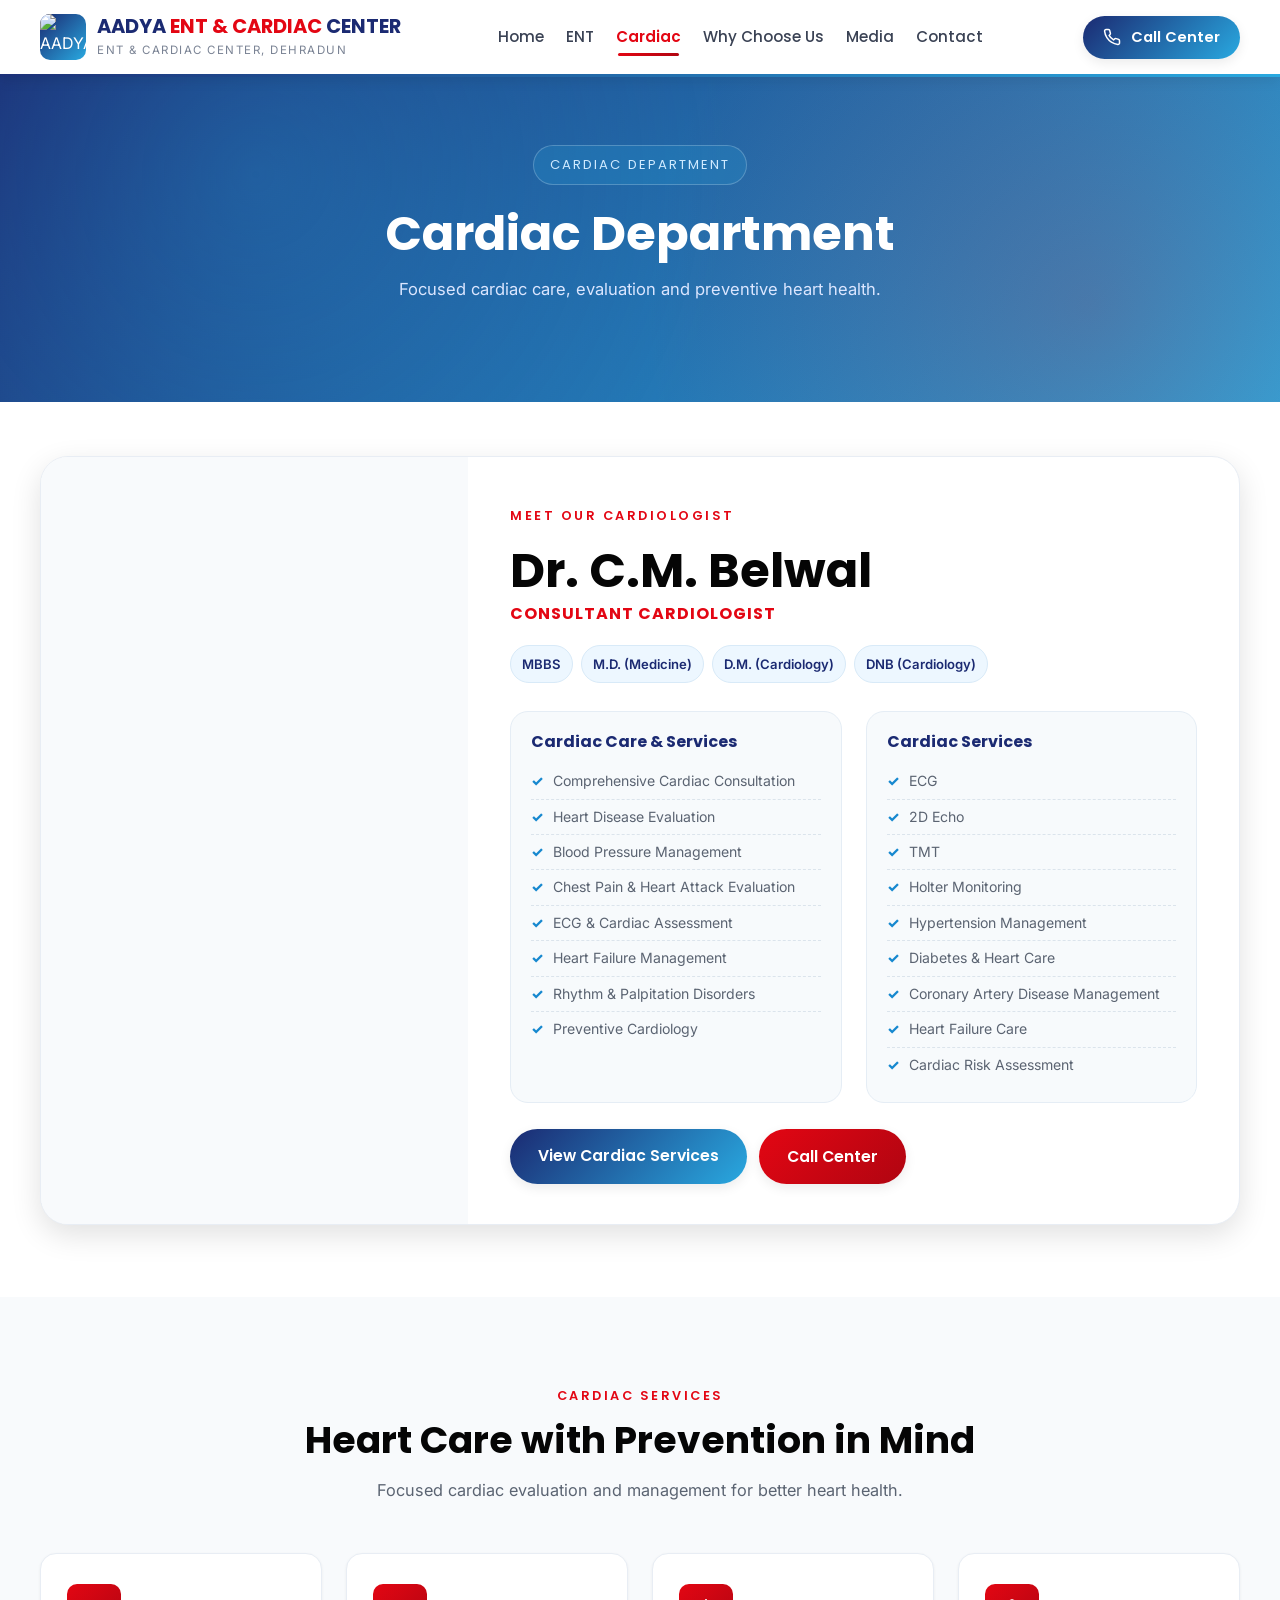
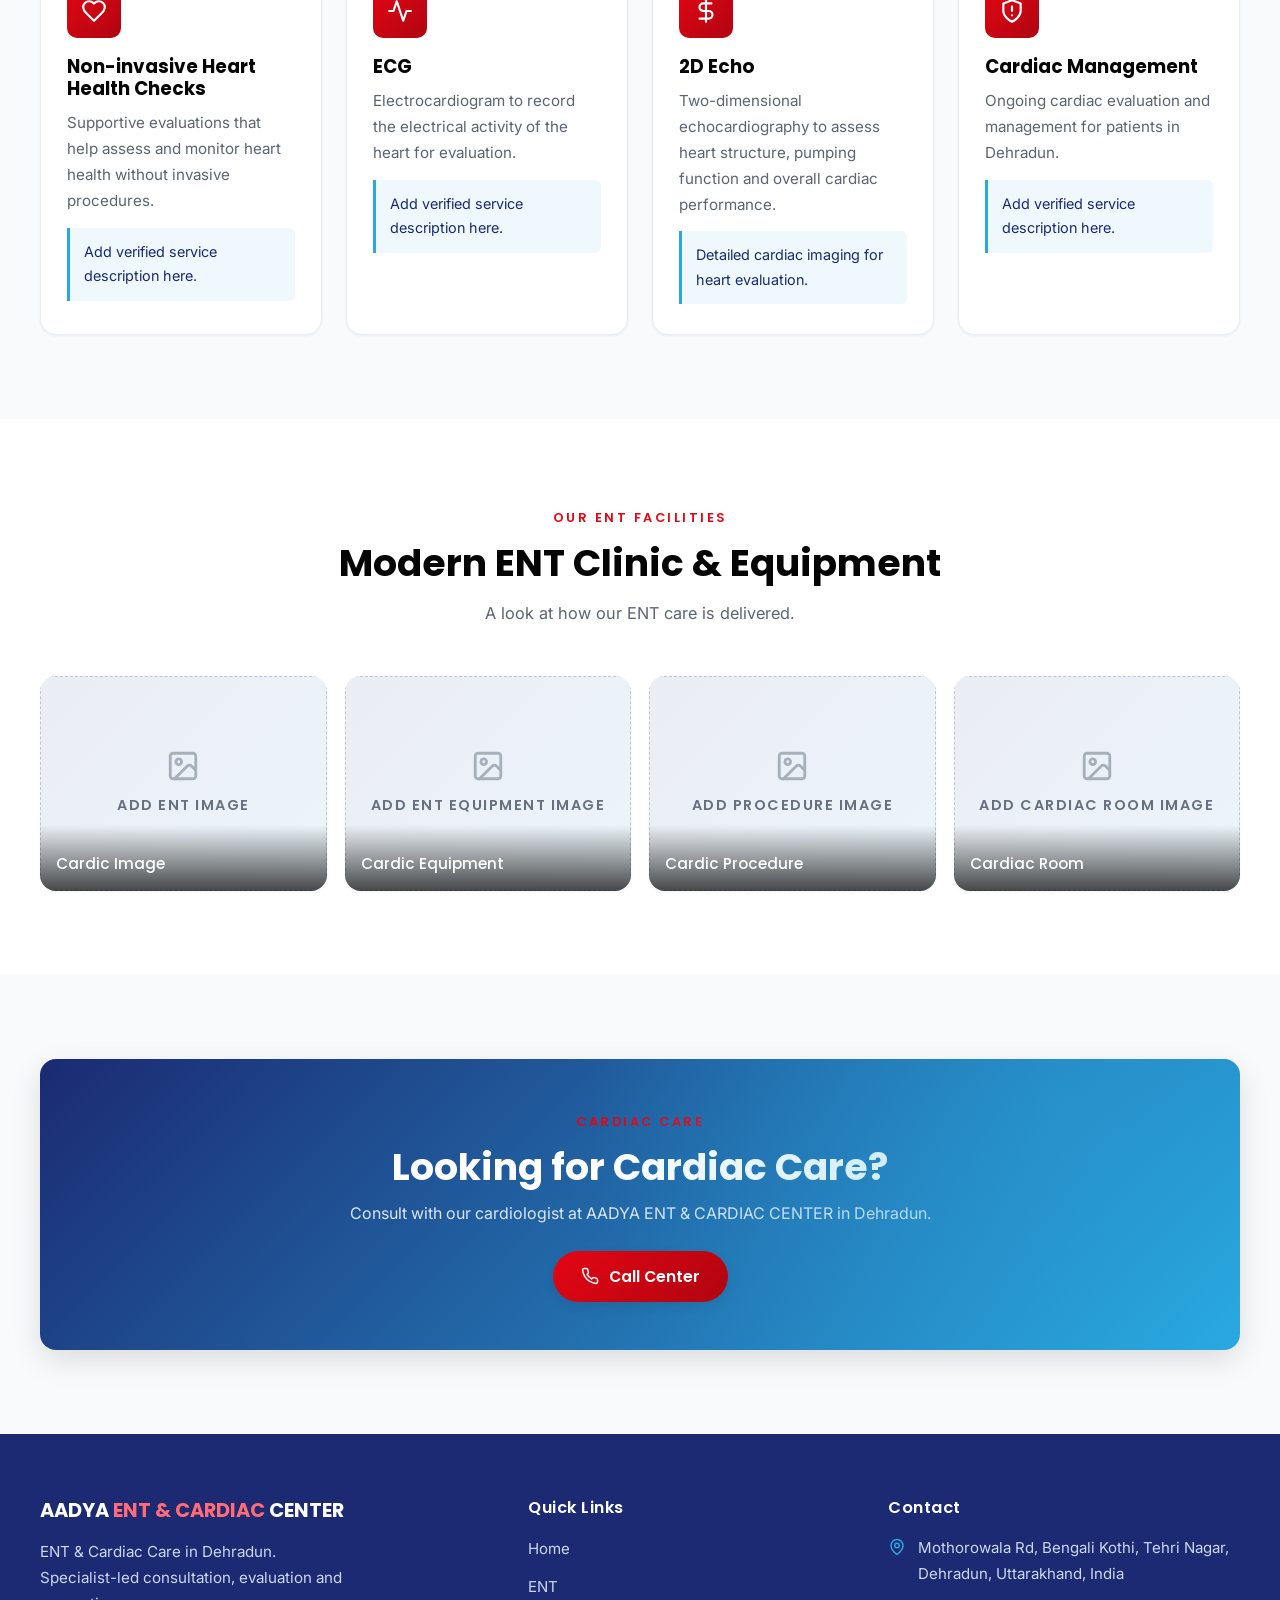
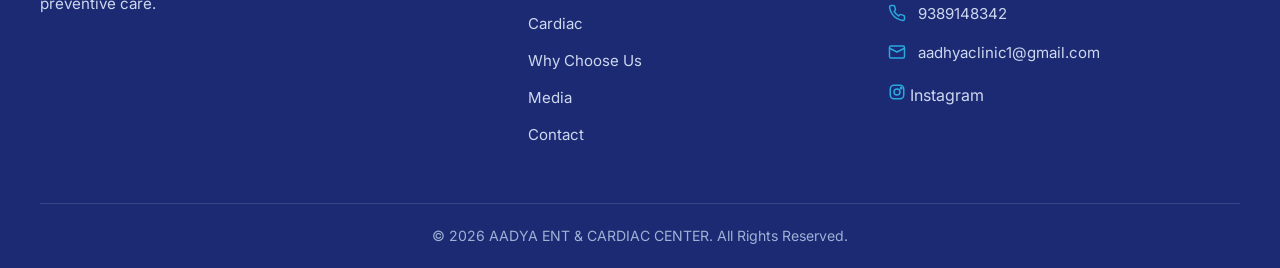
==== commit 3ea0d227: "center" ====
--- a/cardiac.html
+++ b/cardiac.html
@@ -289,7 +289,7 @@
     </span>
     <span>
         <span class="brand-name">AADYA <span class="brand-red">ENT &amp; CARDIAC</span> CENTER</span>
-        <span class="brand-tagline">ENT &amp; Cardiac Care, Dehradun</span>
+        <span class="brand-tagline">ENT &amp; Cardiac Center, Dehradun</span>
     </span>
 </a>
 
@@ -305,7 +305,7 @@
             <div class="header-cta">
                 <button class="btn btn-primary btn-sm" onclick="callClinic()" aria-label="Call the clinic">
                     <svg viewBox="0 0 24 24" fill="none" stroke="currentColor" stroke-width="2" stroke-linecap="round" stroke-linejoin="round" aria-hidden="true"><path d="M22 16.92v3a2 2 0 0 1-2.18 2 19.79 19.79 0 0 1-8.63-3.07 19.5 19.5 0 0 1-6-6 19.79 19.79 0 0 1-3.07-8.67A2 2 0 0 1 4.11 2h3a2 2 0 0 1 2 1.72c.13.96.36 1.9.7 2.81a2 2 0 0 1-.45 2.11L8.09 9.91a16 16 0 0 0 6 6l1.27-1.27a2 2 0 0 1 2.11-.45c.91.34 1.85.57 2.81.7A2 2 0 0 1 22 16.92z"/></svg>
-                    Call Clinic
+                    Call Center
                 </button>
             </div>
 
@@ -381,7 +381,7 @@
 
                         <div class="cardiac-doctor-actions">
                             <a class="btn btn-primary" href="#cardiac-services">View Cardiac Services</a>
-                            <button class="btn btn-red" onclick="callClinic()">Call Clinic</button>
+                            <button class="btn btn-red" onclick="callClinic()">Call Center</button>
                         </div>
                     </div>
                 </div>
@@ -511,7 +511,7 @@
                 <div class="cta-band reveal">
                     <span class="section-eyebrow">Cardiac Care</span>
                     <h2>Looking for Cardiac Care?</h2>
-                    <p>Consult with our cardiologist at AADYA ENT &amp; CARDIAC CLINIC in Dehradun.</p>
+                    <p>Consult with our cardiologist at AADYA ENT &amp; CARDIAC  CENTER in Dehradun.</p>
                     <button class="btn btn-red" onclick="callClinic()">
                         <svg viewBox="0 0 24 24" fill="none" stroke="currentColor" stroke-width="2" stroke-linecap="round" stroke-linejoin="round" aria-hidden="true"><path d="M22 16.92v3a2 2 0 0 1-2.18 2 19.79 19.79 0 0 1-8.63-3.07 19.5 19.5 0 0 1-6-6 19.79 19.79 0 0 1-3.07-8.67A2 2 0 0 1 4.11 2h3a2 2 0 0 1 2 1.72c.13.96.36 1.9.7 2.81a2 2 0 0 1-.45 2.11L8.09 9.91a16 16 0 0 0 6 6l1.27-1.27a2 2 0 0 1 2.11-.45c.91.34 1.85.57 2.81.7A2 2 0 0 1 22 16.92z"/></svg>
                         Call Center
@@ -589,7 +589,7 @@
     </footer>
 
     <div class="mobile-bar">
-        <button class="btn btn-primary" onclick="callClinic()">Call Clinic</button>
+        <button class="btn btn-primary" onclick="callClinic()">Call Center</button>
         <button class="btn btn-whatsapp" onclick="openWhatsAppAppointment()">
             <svg viewBox="0 0 24 24" fill="currentColor" aria-hidden="true"><path d="M17.472 14.382c-.297-.149-1.758-.867-2.03-.967-.273-.099-.471-.148-.67.15-.197.297-.767.966-.94 1.164-.173.199-.347.223-.644.075-.297-.15-1.255-.463-2.39-1.475-.883-.788-1.48-1.761-1.653-2.059-.173-.297-.018-.458.13-.606.134-.133.298-.347.446-.52.149-.174.198-.298.298-.497.099-.198.05-.371-.025-.52-.075-.149-.669-1.612-.916-2.207-.242-.579-.487-.5-.669-.51l-.57-.01c-.198 0-.52.074-.792.372-.272.297-1.04 1.016-1.04 2.479 0 1.462 1.065 2.875 1.213 3.074.149.198 2.096 3.2 5.077 4.487.709.306 1.262.489 1.694.625.712.227 1.36.195 1.871.118.571-.085 1.758-.719 2.006-1.413.248-.694.248-1.289.173-1.413-.074-.124-.272-.198-.57-.347m-5.421 7.403h-.004a9.87 9.87 0 0 1-5.031-1.378l-.361-.214-3.741.982.998-3.648-.235-.374a9.86 9.86 0 0 1-1.51-5.26c.001-5.45 4.436-9.884 9.888-9.884 2.64 0 5.122 1.03 6.988 2.898a9.825 9.825 0 0 1 2.893 6.994c-.003 5.45-4.437 9.884-9.885 9.884m8.413-18.297A11.815 11.815 0 0 0 12.05 0C5.495 0 .16 5.335.157 11.892c0 2.096.547 4.142 1.588 5.945L.057 24l6.305-1.654a11.882 11.882 0 0 0 5.683 1.448h.005c6.554 0 11.89-5.335 11.893-11.893a11.821 11.821 0 0 0-3.48-8.413Z"/></svg>
             WhatsApp
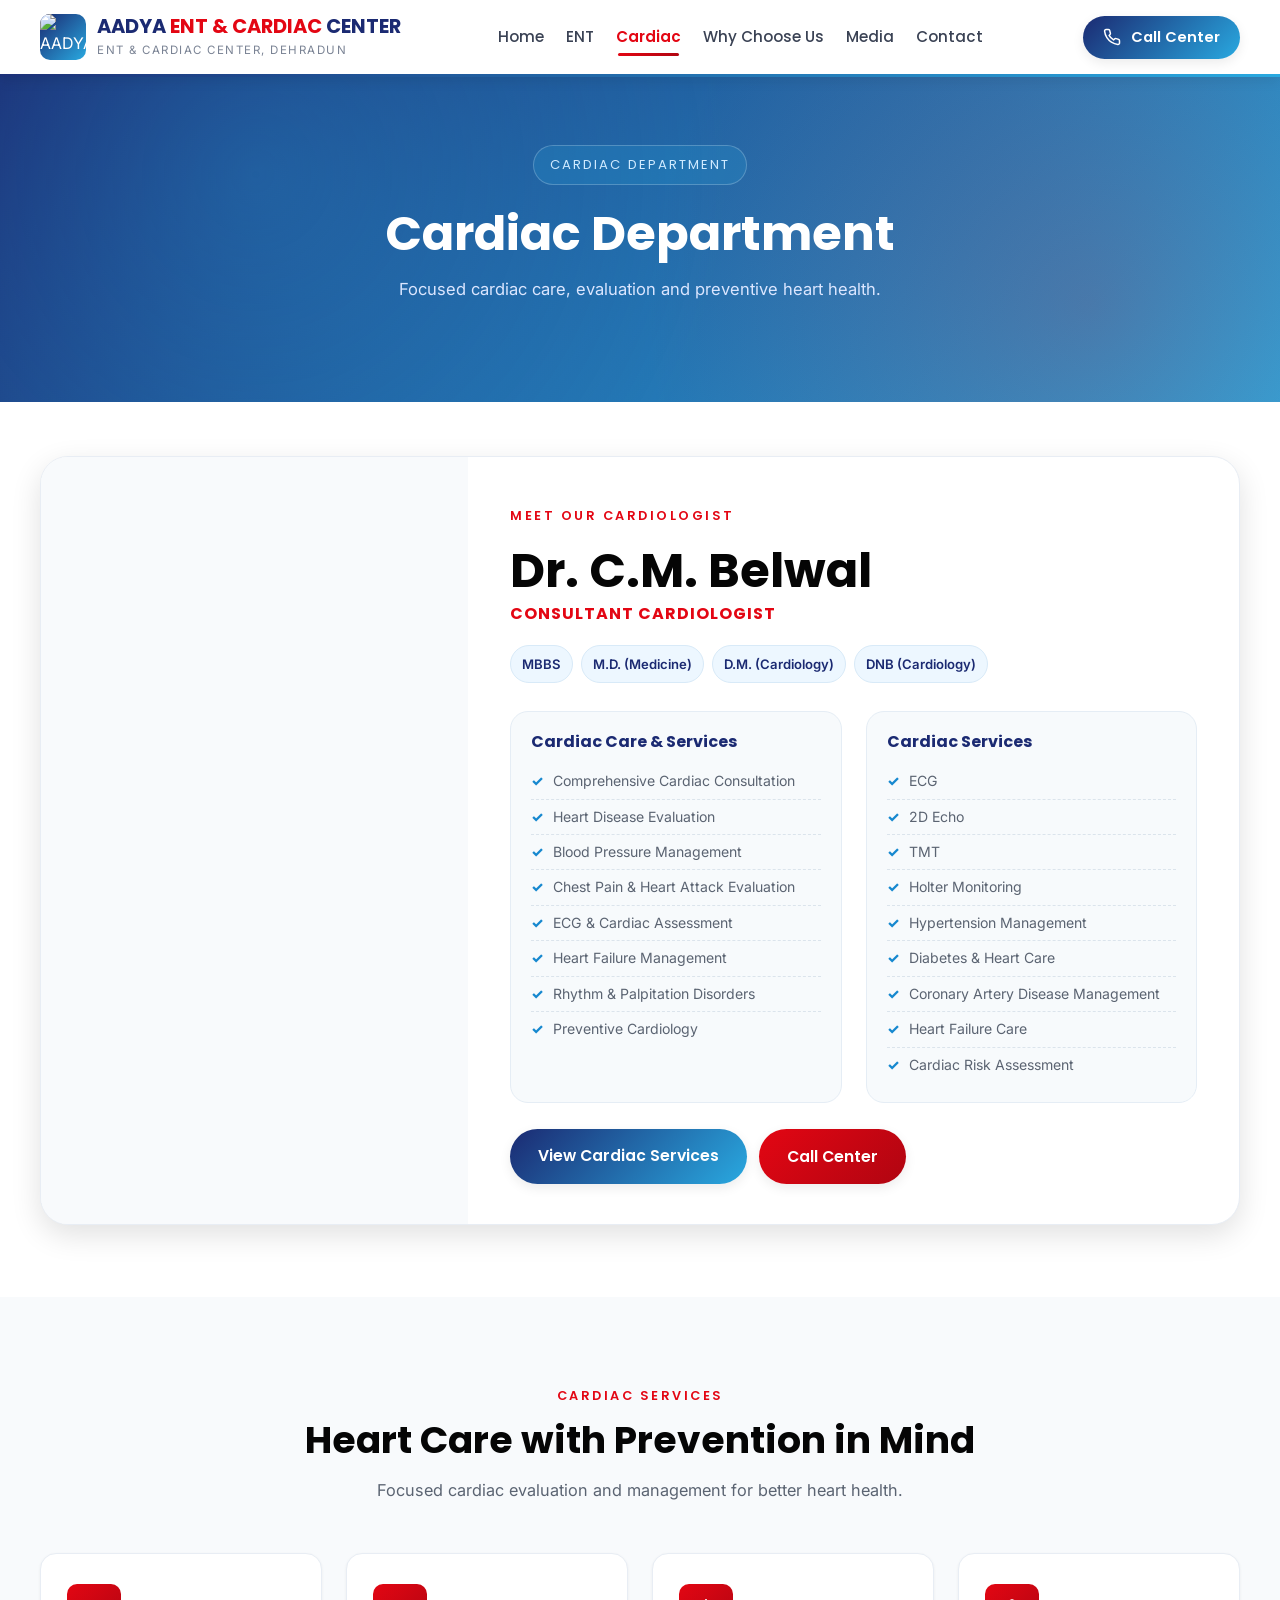
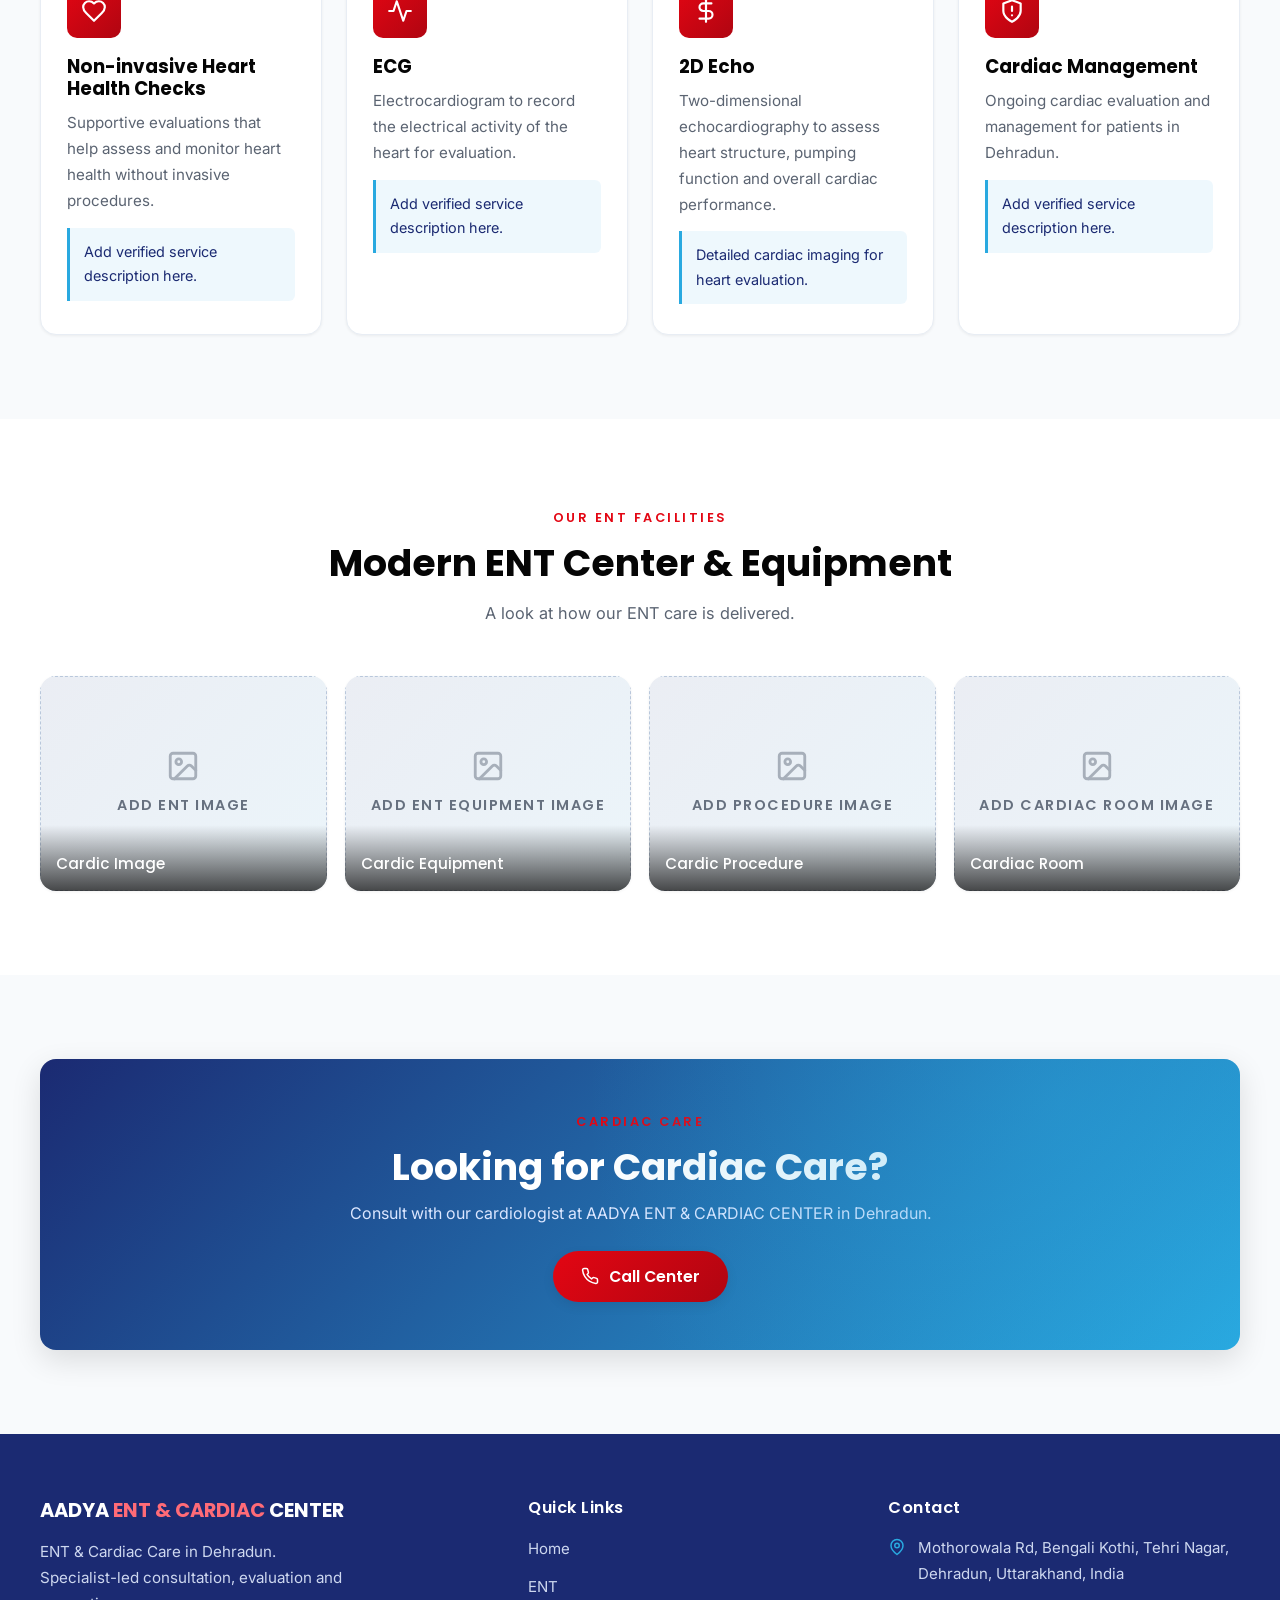
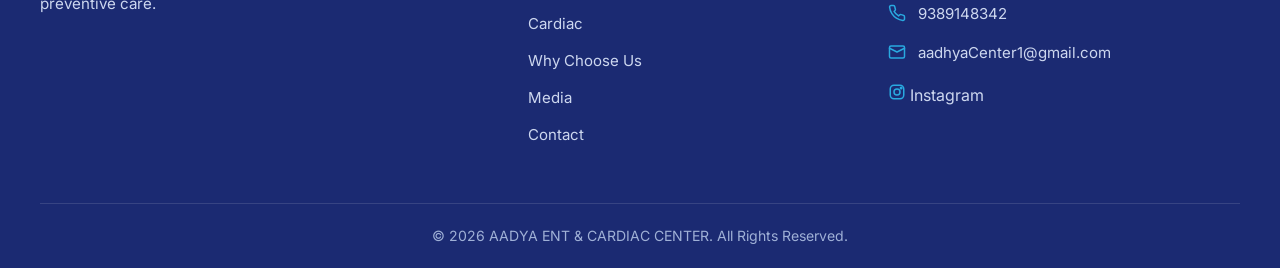
==== commit 0c26f17f: "clinic to center" ====
--- a/cardiac.html
+++ b/cardiac.html
@@ -17,15 +17,15 @@
 
     <meta
         name="description"
-        content="Cardiac Department at AADYA ENT & CARDIAC CLINIC, Dehradun. Non-invasive heart health checks, ECG, hypertension management and cardiac care with an emphasis on prevention."
+        content="Cardiac Department at AADYA ENT & CARDIAC Center, Dehradun. Non-invasive heart health checks, ECG, hypertension management and cardiac care with an emphasis on prevention."
     >
 
     <meta
         name="keywords"
-        content="Cardiac Clinic Dehradun, Cardiologist Dehradun, ECG Dehradun, Heart Health Check Dehradun, Hypertension Management, AADYA ENT & CARDIAC CLINIC"
-    >
-
-    <meta name="author" content="AADYA ENT & CARDIAC CLINIC">
+        content="Cardiac  Dehradun, Cardiologist Dehradun, ECG Dehradun, Heart Health Check Dehradun, Hypertension Management, AADYA ENT & CARDIAC Center"
+    >
+
+    <meta name="author" content="AADYA ENT & CARDIAC Center">
 
     <meta name="theme-color" content="#1B2A72">
 
@@ -34,7 +34,7 @@
 
     <meta
         property="og:title"
-        content="AADYA ENT & CARDIAC CLINIC | Cardiac Care in Dehradun"
+        content="AADYA ENT & CARDIAC Center | Cardiac Care in Dehradun"
     >
 
     <meta
@@ -51,7 +51,7 @@
 
     <meta
         property="og:site_name"
-        content="AADYA ENT & CARDIAC CLINIC"
+        content="AADYA ENT & CARDIAC Center"
     >
 
     <!-- Twitter -->
@@ -59,7 +59,7 @@
 
     <meta
         name="twitter:title"
-        content="AADYA ENT & CARDIAC CLINIC | Cardiac Care in Dehradun"
+        content="AADYA ENT & CARDIAC Center | Cardiac Care in Dehradun"
     >
 
     <meta
@@ -90,8 +90,8 @@
     <script type="application/ld+json">
     {
         "@context": "https://schema.org",
-        "@type": "MedicalClinic",
-        "name": "AADYA ENT & CARDIAC CLINIC",
+        "@type": "MedicalCenter",
+        "name": "AADYA ENT & CARDIAC Center",
         "description": "Focused cardiac care, evaluation and preventive heart health.",
         "address": {
             "@type": "PostalAddress",
@@ -103,7 +103,7 @@
         "medicalSpecialty": [
             "Cardiovascular"
         ],
-        "openingHours": "ADD_CLINIC_TIMINGS",
+        "openingHours": "ADD_Center_TIMINGS",
         "telephone": "9389148342"
     }
     </script>
@@ -283,9 +283,9 @@
 
     <header class="header">
         <div class="container header-inner">
-           <a href="index.html" class="brand" aria-label="AADYA ENT & CARDIAC CLINIC - Home">
+           <a href="index.html" class="brand" aria-label="AADYA ENT & CARDIAC Center - Home">
     <span class="brand-logo">
-        <img src="https://res.cloudinary.com/duwuxycn1/image/upload/v1786776984/logo.jpg_n2iak3.jpg" alt="AADYA ENT & Cardiac Clinic Logo" width="24" height="24" />
+        <img src="https://res.cloudinary.com/duwuxycn1/image/upload/v1786776984/logo.jpg_n2iak3.jpg" alt="AADYA ENT & Cardiac Center Logo" width="24" height="24" />
     </span>
     <span>
         <span class="brand-name">AADYA <span class="brand-red">ENT &amp; CARDIAC</span> CENTER</span>
@@ -303,7 +303,7 @@
             </nav>
 
             <div class="header-cta">
-                <button class="btn btn-primary btn-sm" onclick="callClinic()" aria-label="Call the clinic">
+                <button class="btn btn-primary btn-sm" onclick="callCenter()" aria-label="Call the Center">
                     <svg viewBox="0 0 24 24" fill="none" stroke="currentColor" stroke-width="2" stroke-linecap="round" stroke-linejoin="round" aria-hidden="true"><path d="M22 16.92v3a2 2 0 0 1-2.18 2 19.79 19.79 0 0 1-8.63-3.07 19.5 19.5 0 0 1-6-6 19.79 19.79 0 0 1-3.07-8.67A2 2 0 0 1 4.11 2h3a2 2 0 0 1 2 1.72c.13.96.36 1.9.7 2.81a2 2 0 0 1-.45 2.11L8.09 9.91a16 16 0 0 0 6 6l1.27-1.27a2 2 0 0 1 2.11-.45c.91.34 1.85.57 2.81.7A2 2 0 0 1 22 16.92z"/></svg>
                     Call Center
                 </button>
@@ -381,7 +381,7 @@
 
                         <div class="cardiac-doctor-actions">
                             <a class="btn btn-primary" href="#cardiac-services">View Cardiac Services</a>
-                            <button class="btn btn-red" onclick="callClinic()">Call Center</button>
+                            <button class="btn btn-red" onclick="callCenter()">Call Center</button>
                         </div>
                     </div>
                 </div>
@@ -440,7 +440,7 @@
             <div class="container">
                 <div class="section-head reveal">
                     <span class="section-eyebrow">Our ENT Facilities</span>
-                    <h2 class="section-title">Modern ENT Clinic &amp; Equipment</h2>
+                    <h2 class="section-title">Modern ENT Center &amp; Equipment</h2>
                     <p class="section-subtitle">A look at how our ENT care is delivered.</p>
                 </div>
 
@@ -512,7 +512,7 @@
                     <span class="section-eyebrow">Cardiac Care</span>
                     <h2>Looking for Cardiac Care?</h2>
                     <p>Consult with our cardiologist at AADYA ENT &amp; CARDIAC  CENTER in Dehradun.</p>
-                    <button class="btn btn-red" onclick="callClinic()">
+                    <button class="btn btn-red" onclick="callCenter()">
                         <svg viewBox="0 0 24 24" fill="none" stroke="currentColor" stroke-width="2" stroke-linecap="round" stroke-linejoin="round" aria-hidden="true"><path d="M22 16.92v3a2 2 0 0 1-2.18 2 19.79 19.79 0 0 1-8.63-3.07 19.5 19.5 0 0 1-6-6 19.79 19.79 0 0 1-3.07-8.67A2 2 0 0 1 4.11 2h3a2 2 0 0 1 2 1.72c.13.96.36 1.9.7 2.81a2 2 0 0 1-.45 2.11L8.09 9.91a16 16 0 0 0 6 6l1.27-1.27a2 2 0 0 1 2.11-.45c.91.34 1.85.57 2.81.7A2 2 0 0 1 22 16.92z"/></svg>
                         Call Center
                     </button>
@@ -555,14 +555,14 @@
                         </li>
                         <li>
                             <svg viewBox="0 0 24 24" fill="none" stroke="currentColor" stroke-width="2" stroke-linecap="round" stroke-linejoin="round" aria-hidden="true"><rect x="2" y="4" width="20" height="16" rx="2"/><path d="m22 7-10 5L2 7"/></svg>
-                            <a href="mailto:ADD_EMAIL">aadhyaclinic1@gmail.com</a>
+                            <a href="mailto:ADD_EMAIL">aadhyaCenter1@gmail.com</a>
                         </li>
                                            <a 
-    href="https://www.instagram.com/aadyaclinicdehradun?stkn=ZDNlZDc0MzIxNw=="
+    href="https://www.instagram.com/aadyaCenterdehradun?stkn=ZDNlZDc0MzIxNw=="
     target="_blank"
     rel="noopener noreferrer"
     class="footer-instagram"
-    aria-label="Visit AADYA Clinic Dehradun on Instagram"
+    aria-label="Visit AADYA Center Dehradun on Instagram"
 >
     <svg 
         viewBox="0 0 24 24" 
@@ -589,7 +589,7 @@
     </footer>
 
     <div class="mobile-bar">
-        <button class="btn btn-primary" onclick="callClinic()">Call Center</button>
+        <button class="btn btn-primary" onclick="callCenter()">Call Center</button>
         <button class="btn btn-whatsapp" onclick="openWhatsAppAppointment()">
             <svg viewBox="0 0 24 24" fill="currentColor" aria-hidden="true"><path d="M17.472 14.382c-.297-.149-1.758-.867-2.03-.967-.273-.099-.471-.148-.67.15-.197.297-.767.966-.94 1.164-.173.199-.347.223-.644.075-.297-.15-1.255-.463-2.39-1.475-.883-.788-1.48-1.761-1.653-2.059-.173-.297-.018-.458.13-.606.134-.133.298-.347.446-.52.149-.174.198-.298.298-.497.099-.198.05-.371-.025-.52-.075-.149-.669-1.612-.916-2.207-.242-.579-.487-.5-.669-.51l-.57-.01c-.198 0-.52.074-.792.372-.272.297-1.04 1.016-1.04 2.479 0 1.462 1.065 2.875 1.213 3.074.149.198 2.096 3.2 5.077 4.487.709.306 1.262.489 1.694.625.712.227 1.36.195 1.871.118.571-.085 1.758-.719 2.006-1.413.248-.694.248-1.289.173-1.413-.074-.124-.272-.198-.57-.347m-5.421 7.403h-.004a9.87 9.87 0 0 1-5.031-1.378l-.361-.214-3.741.982.998-3.648-.235-.374a9.86 9.86 0 0 1-1.51-5.26c.001-5.45 4.436-9.884 9.888-9.884 2.64 0 5.122 1.03 6.988 2.898a9.825 9.825 0 0 1 2.893 6.994c-.003 5.45-4.437 9.884-9.885 9.884m8.413-18.297A11.815 11.815 0 0 0 12.05 0C5.495 0 .16 5.335.157 11.892c0 2.096.547 4.142 1.588 5.945L.057 24l6.305-1.654a11.882 11.882 0 0 0 5.683 1.448h.005c6.554 0 11.89-5.335 11.893-11.893a11.821 11.821 0 0 0-3.48-8.413Z"/></svg>
             WhatsApp
--- a/style.css
+++ b/style.css
@@ -1,6 +1,6 @@
 /* ============================================================
-   AADYA ENT & CARDIAC CLINIC - Premium Multi-page Website
-   ENT & Cardiology Clinic in Dehradun, Uttarakhand
+   AADYA ENT & CARDIAC Center - Premium Multi-page Website
+   ENT & Cardiology Center in Dehradun, Uttarakhand
    Pages: index.html, ent.html, cardiac.html, media.html
    ============================================================ */
 
@@ -525,7 +525,7 @@
     flex-shrink: 0;
 }
 
-/* Right column — clinic image + floating specialist card */
+/* Right column — Center image + floating specialist card */
 
 .hero-media {
     position: relative;
@@ -1053,7 +1053,7 @@
     font-size: 0.95rem;
 }
 
-/* ===== HOME CLINIC GALLERY ===== */
+/* ===== HOME Center GALLERY ===== */
 .gallery-grid {
     display: grid;
     grid-template-columns: repeat(4, 1fr);
@@ -1996,7 +1996,7 @@
 }
 
 /* ============================================================
-   FINAL POLISH PATCH — AADYA CLINIC
+   FINAL POLISH PATCH — AADYA Center
    Fixes the hero/container regression from the previous build.
    ============================================================ */
 
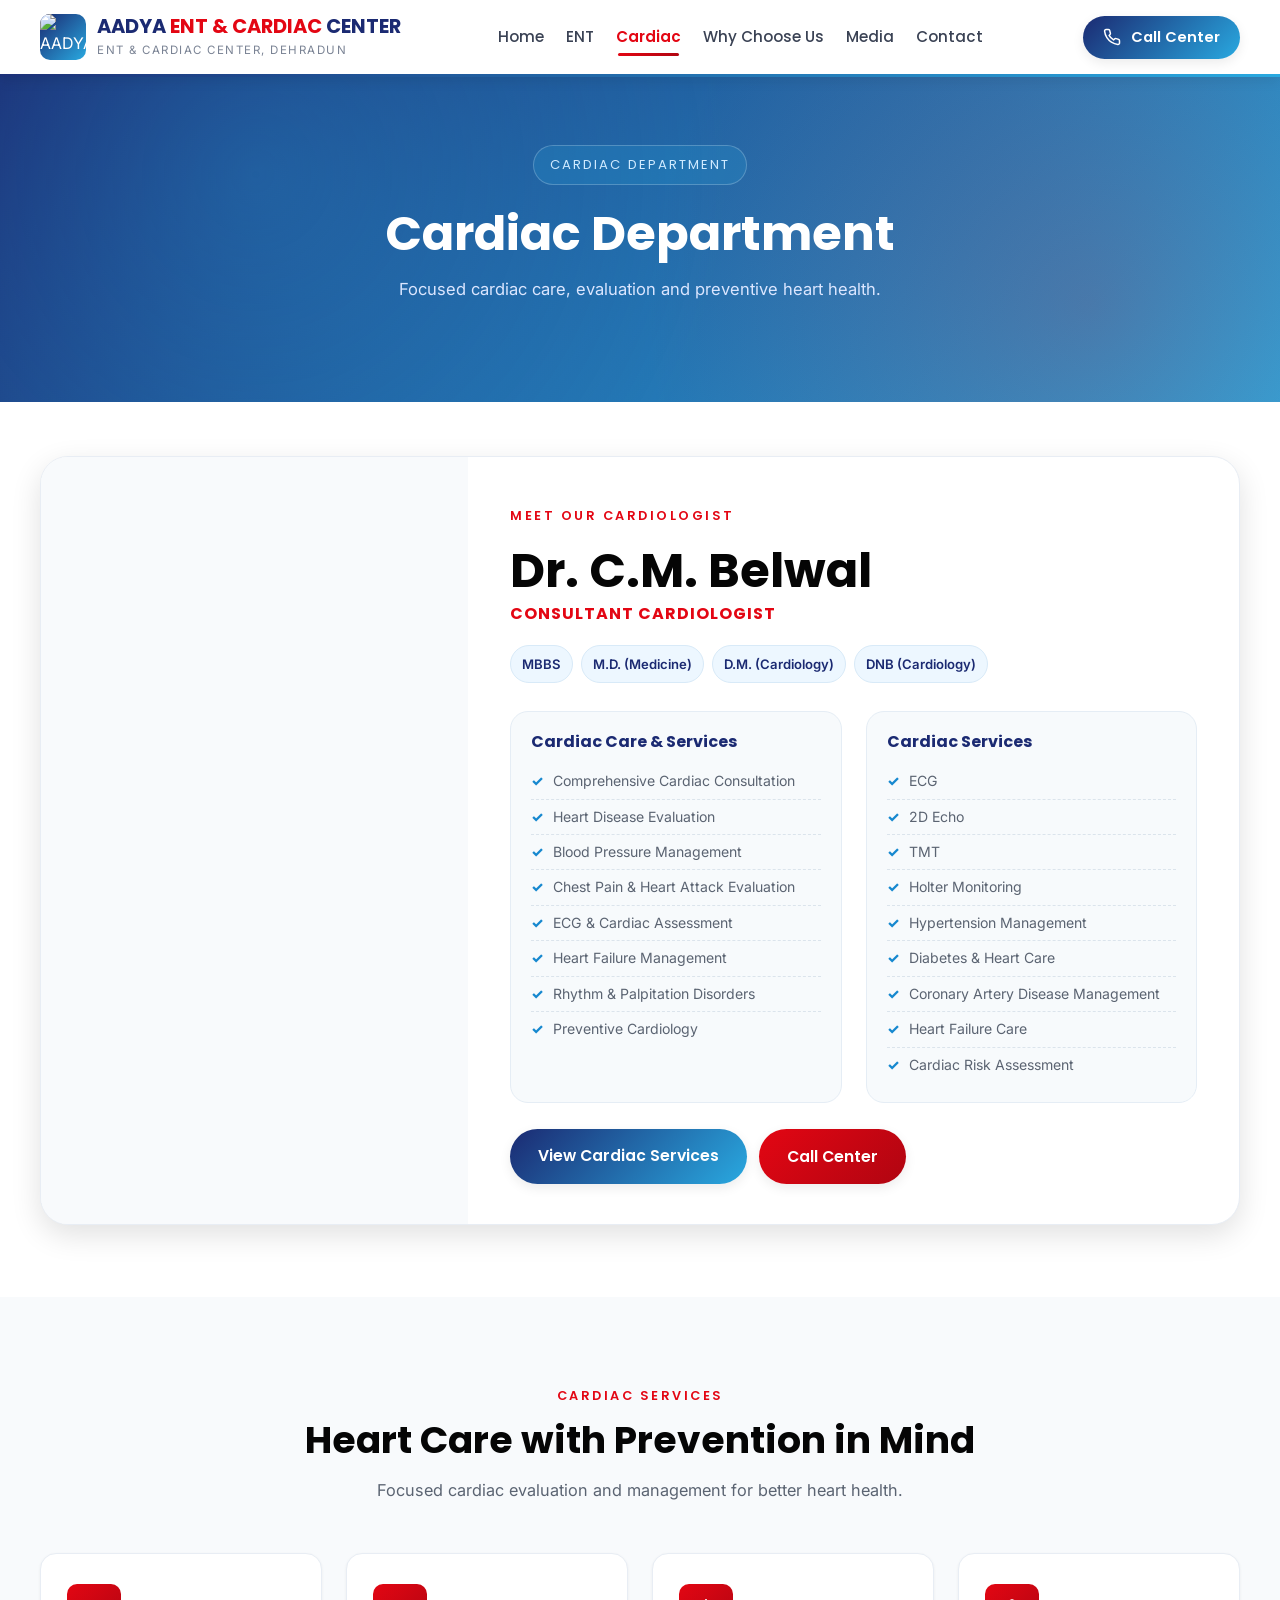
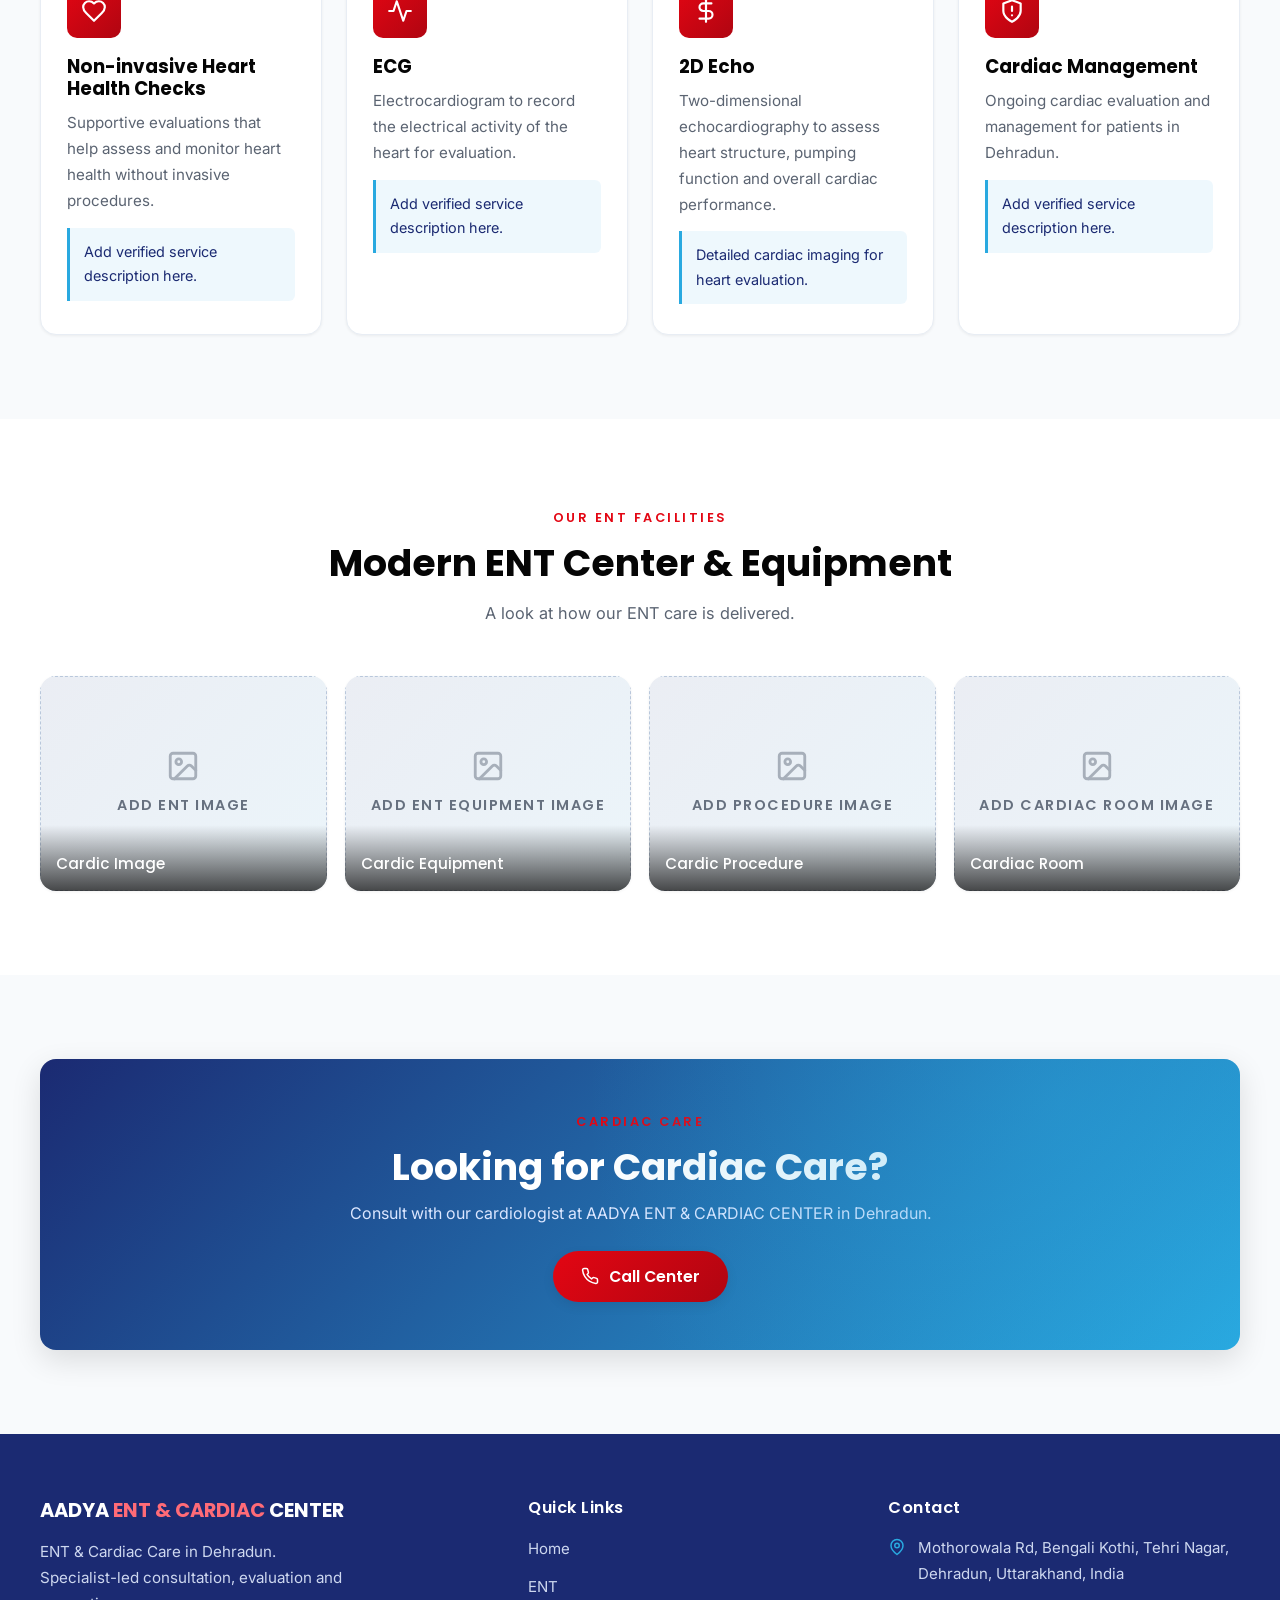
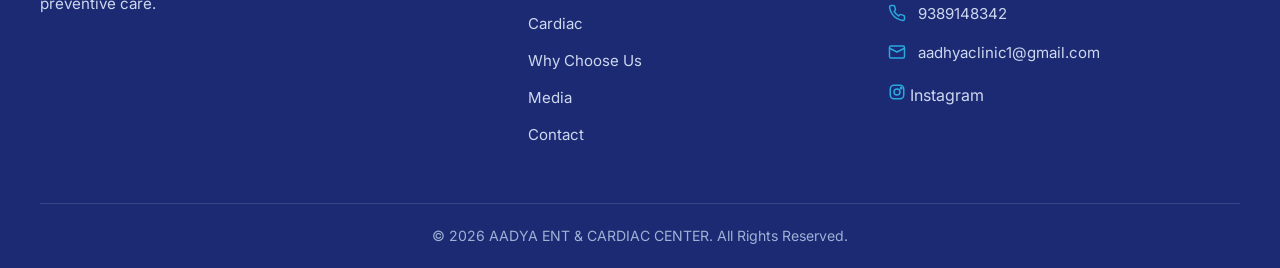
==== commit ad780b36: "change email" ====
--- a/cardiac.html
+++ b/cardiac.html
@@ -555,7 +555,7 @@
                         </li>
                         <li>
                             <svg viewBox="0 0 24 24" fill="none" stroke="currentColor" stroke-width="2" stroke-linecap="round" stroke-linejoin="round" aria-hidden="true"><rect x="2" y="4" width="20" height="16" rx="2"/><path d="m22 7-10 5L2 7"/></svg>
-                            <a href="mailto:ADD_EMAIL">aadhyaCenter1@gmail.com</a>
+                            <a href="mailto:ADD_EMAIL">aadhyaclinic1@gmail.com</a>
                         </li>
                                            <a 
     href="https://www.instagram.com/aadyaCenterdehradun?stkn=ZDNlZDc0MzIxNw=="
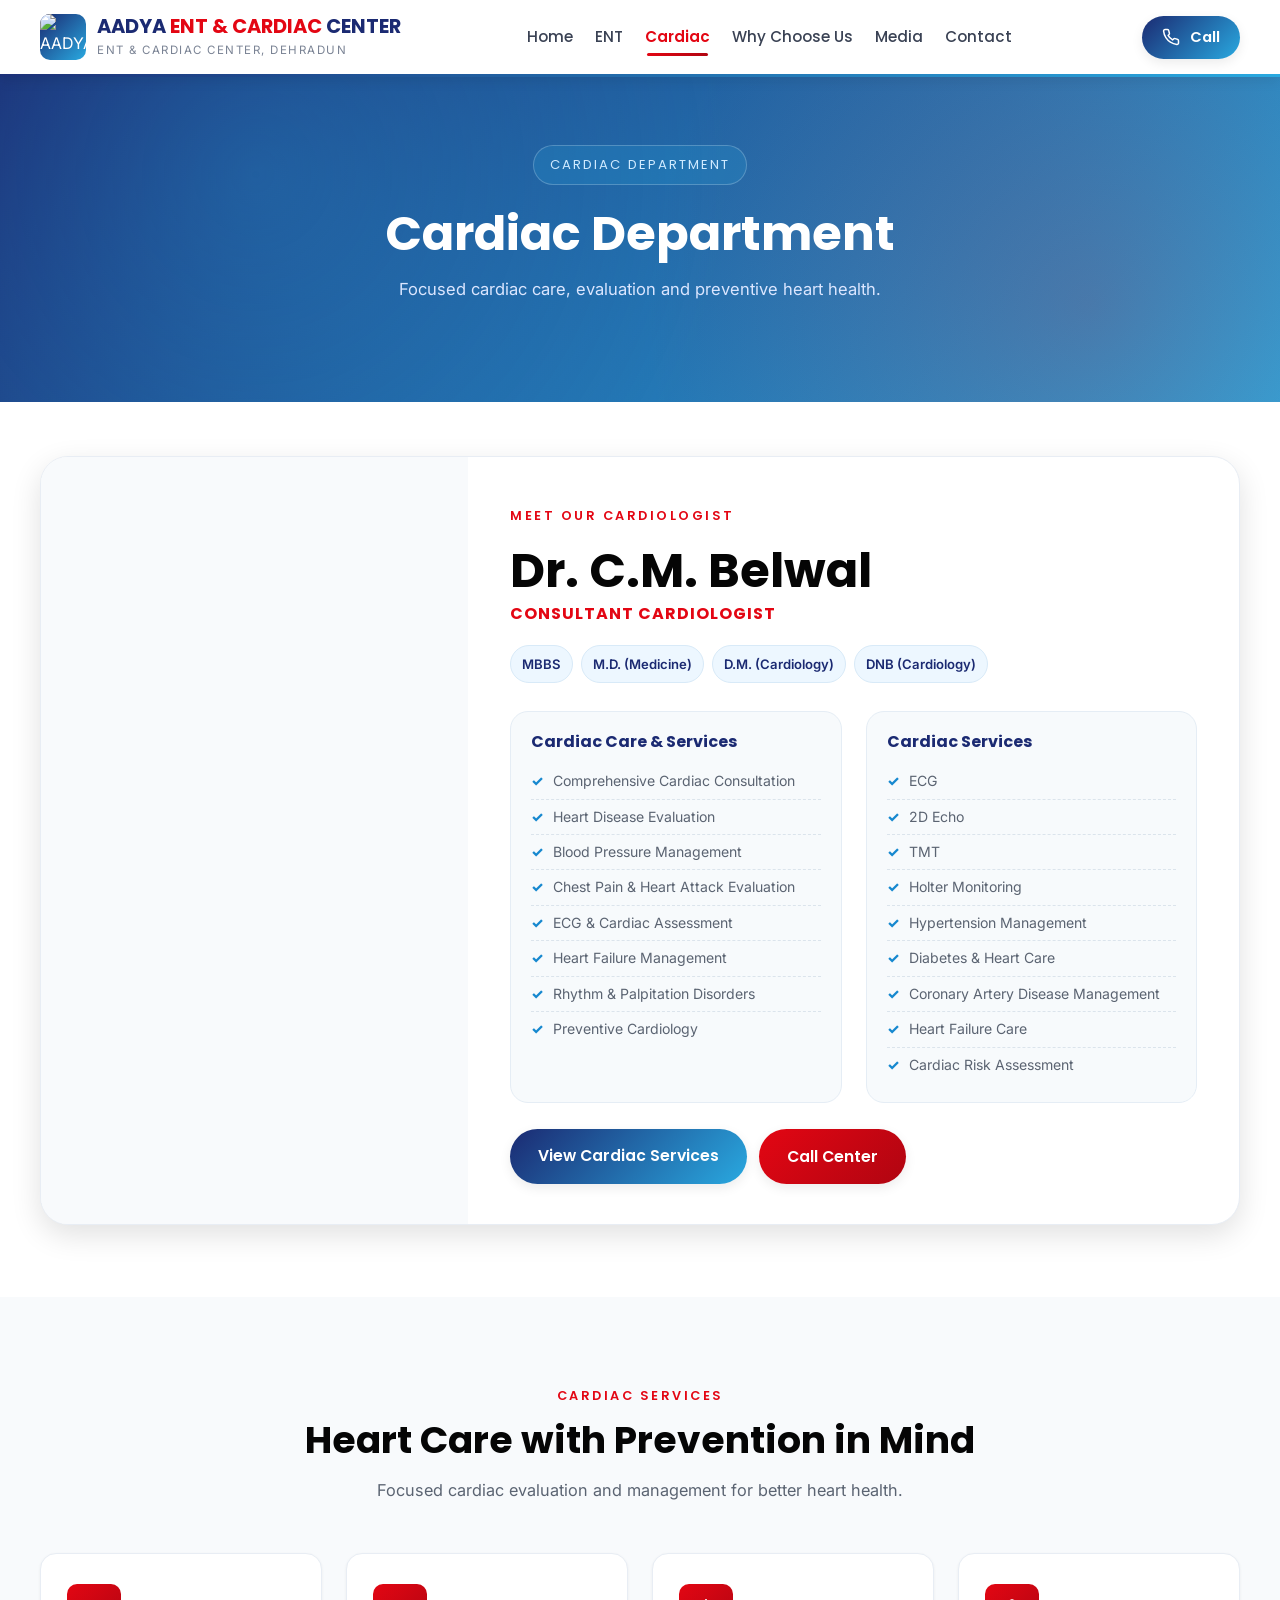
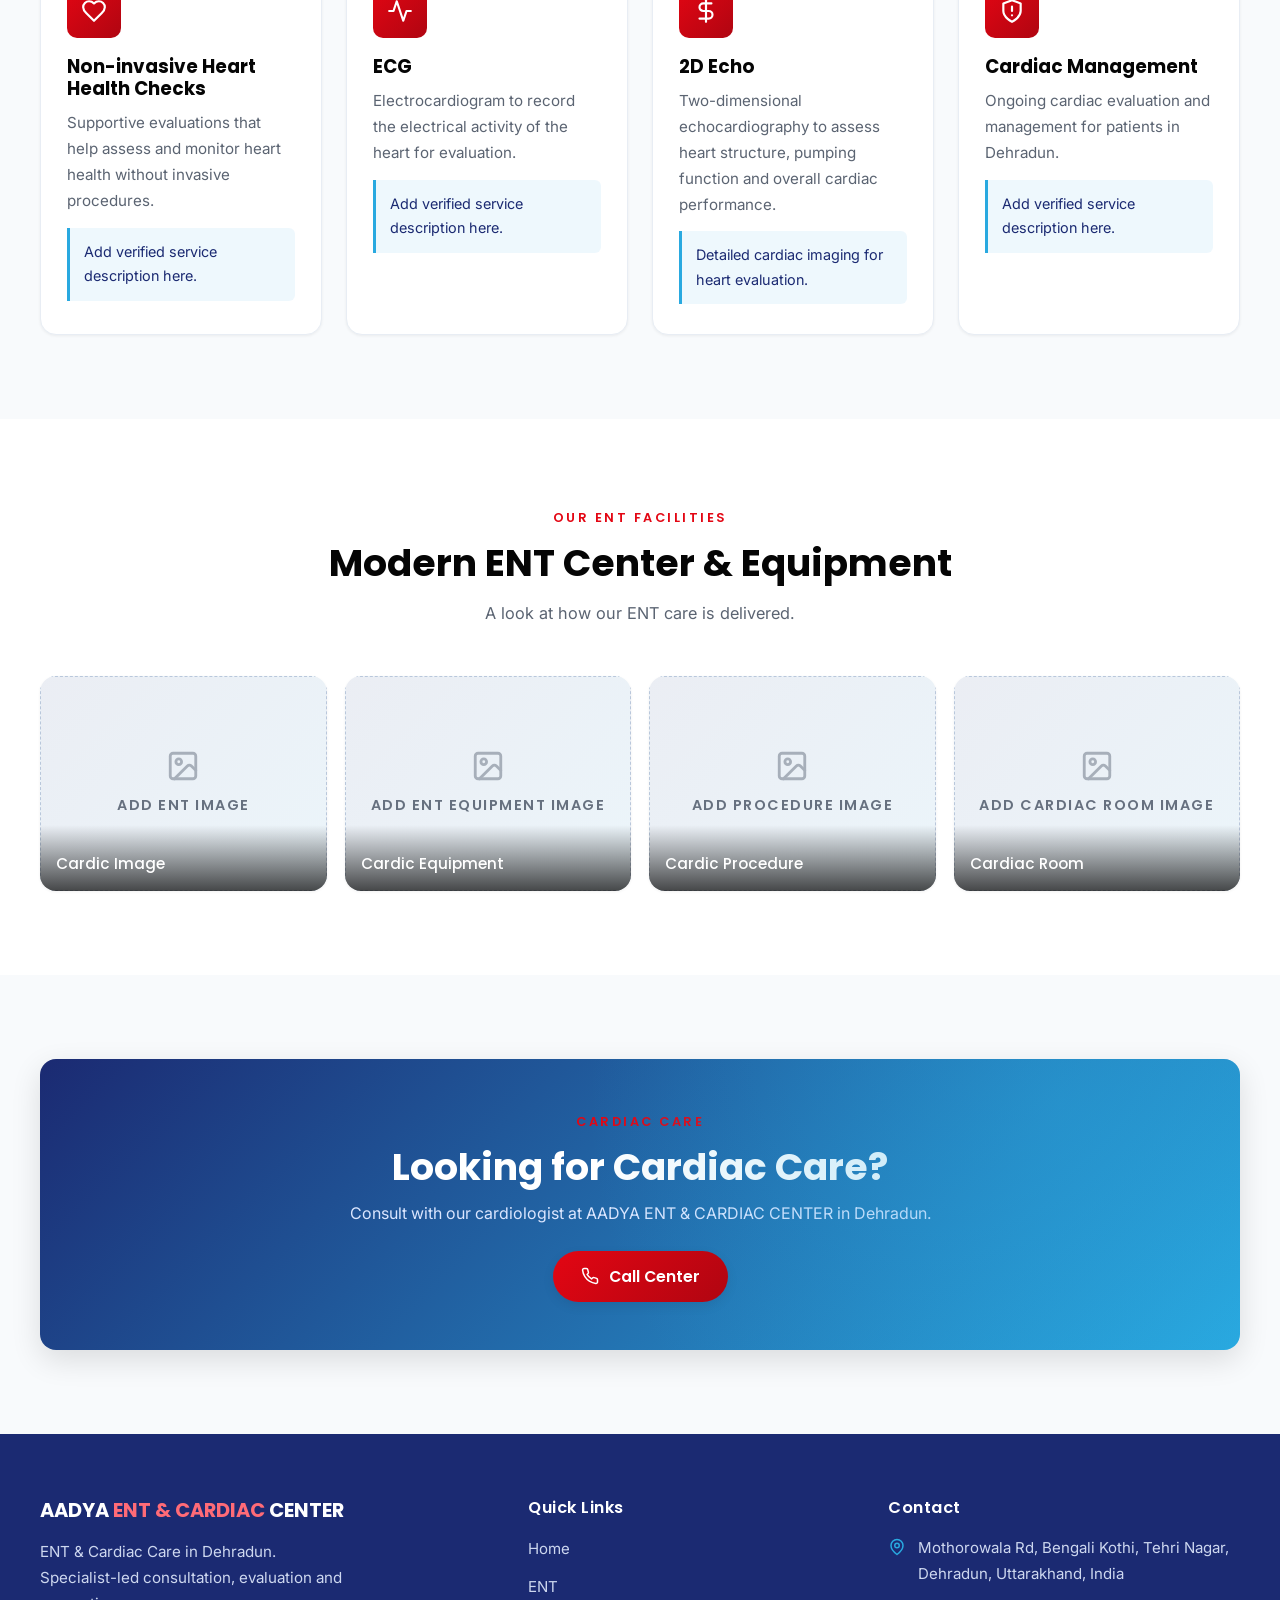
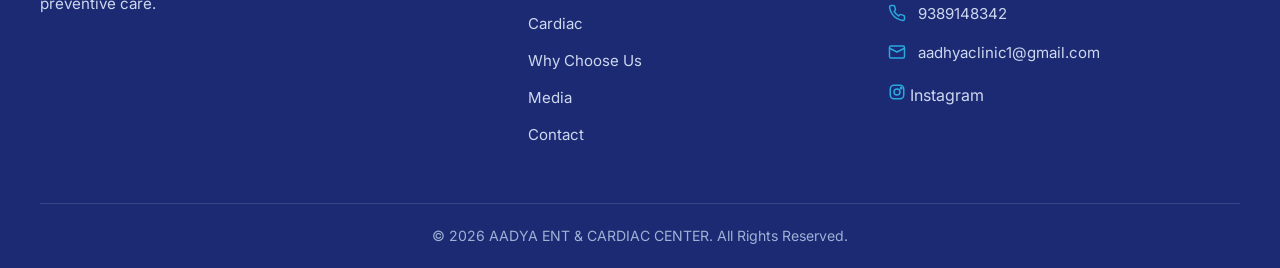
==== commit d318a9b8: "revome center from call option" ====
--- a/cardiac.html
+++ b/cardiac.html
@@ -305,7 +305,7 @@
             <div class="header-cta">
                 <button class="btn btn-primary btn-sm" onclick="callCenter()" aria-label="Call the Center">
                     <svg viewBox="0 0 24 24" fill="none" stroke="currentColor" stroke-width="2" stroke-linecap="round" stroke-linejoin="round" aria-hidden="true"><path d="M22 16.92v3a2 2 0 0 1-2.18 2 19.79 19.79 0 0 1-8.63-3.07 19.5 19.5 0 0 1-6-6 19.79 19.79 0 0 1-3.07-8.67A2 2 0 0 1 4.11 2h3a2 2 0 0 1 2 1.72c.13.96.36 1.9.7 2.81a2 2 0 0 1-.45 2.11L8.09 9.91a16 16 0 0 0 6 6l1.27-1.27a2 2 0 0 1 2.11-.45c.91.34 1.85.57 2.81.7A2 2 0 0 1 22 16.92z"/></svg>
-                    Call Center
+                    Call
                 </button>
             </div>
 
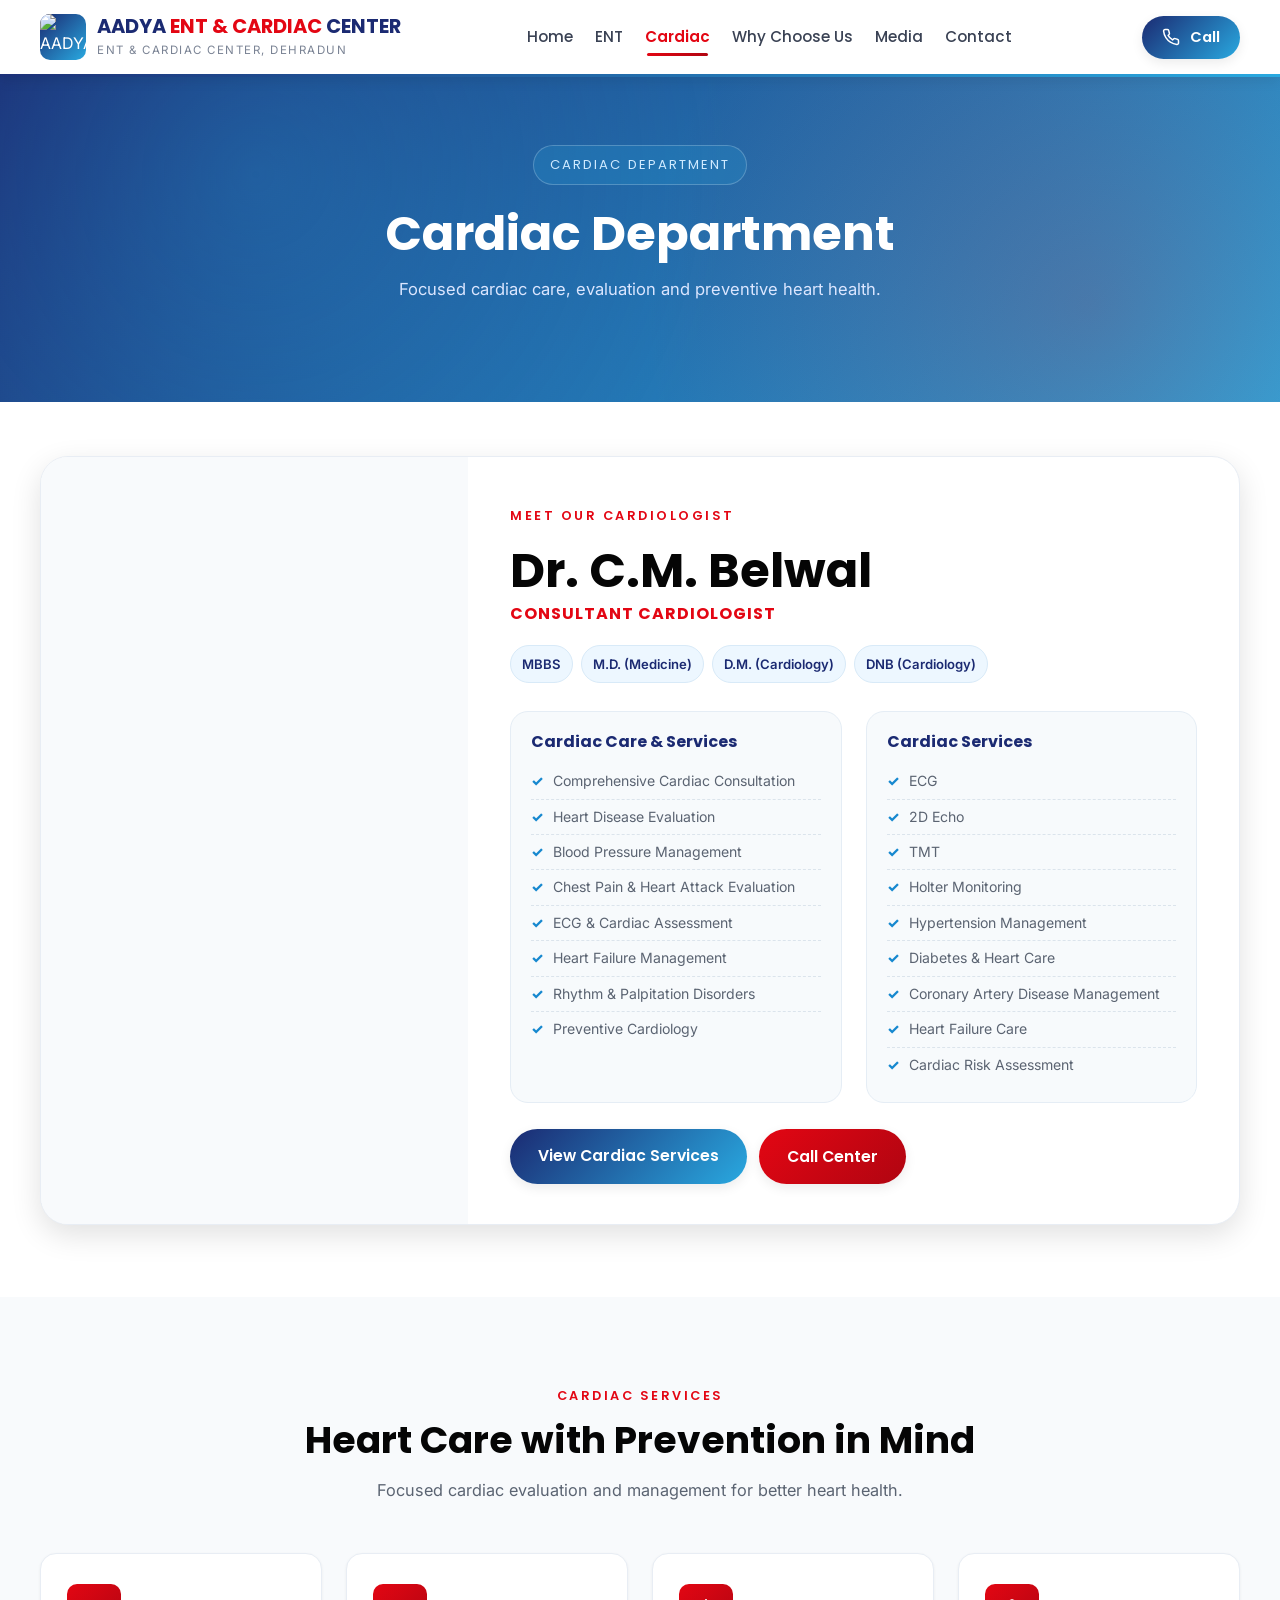
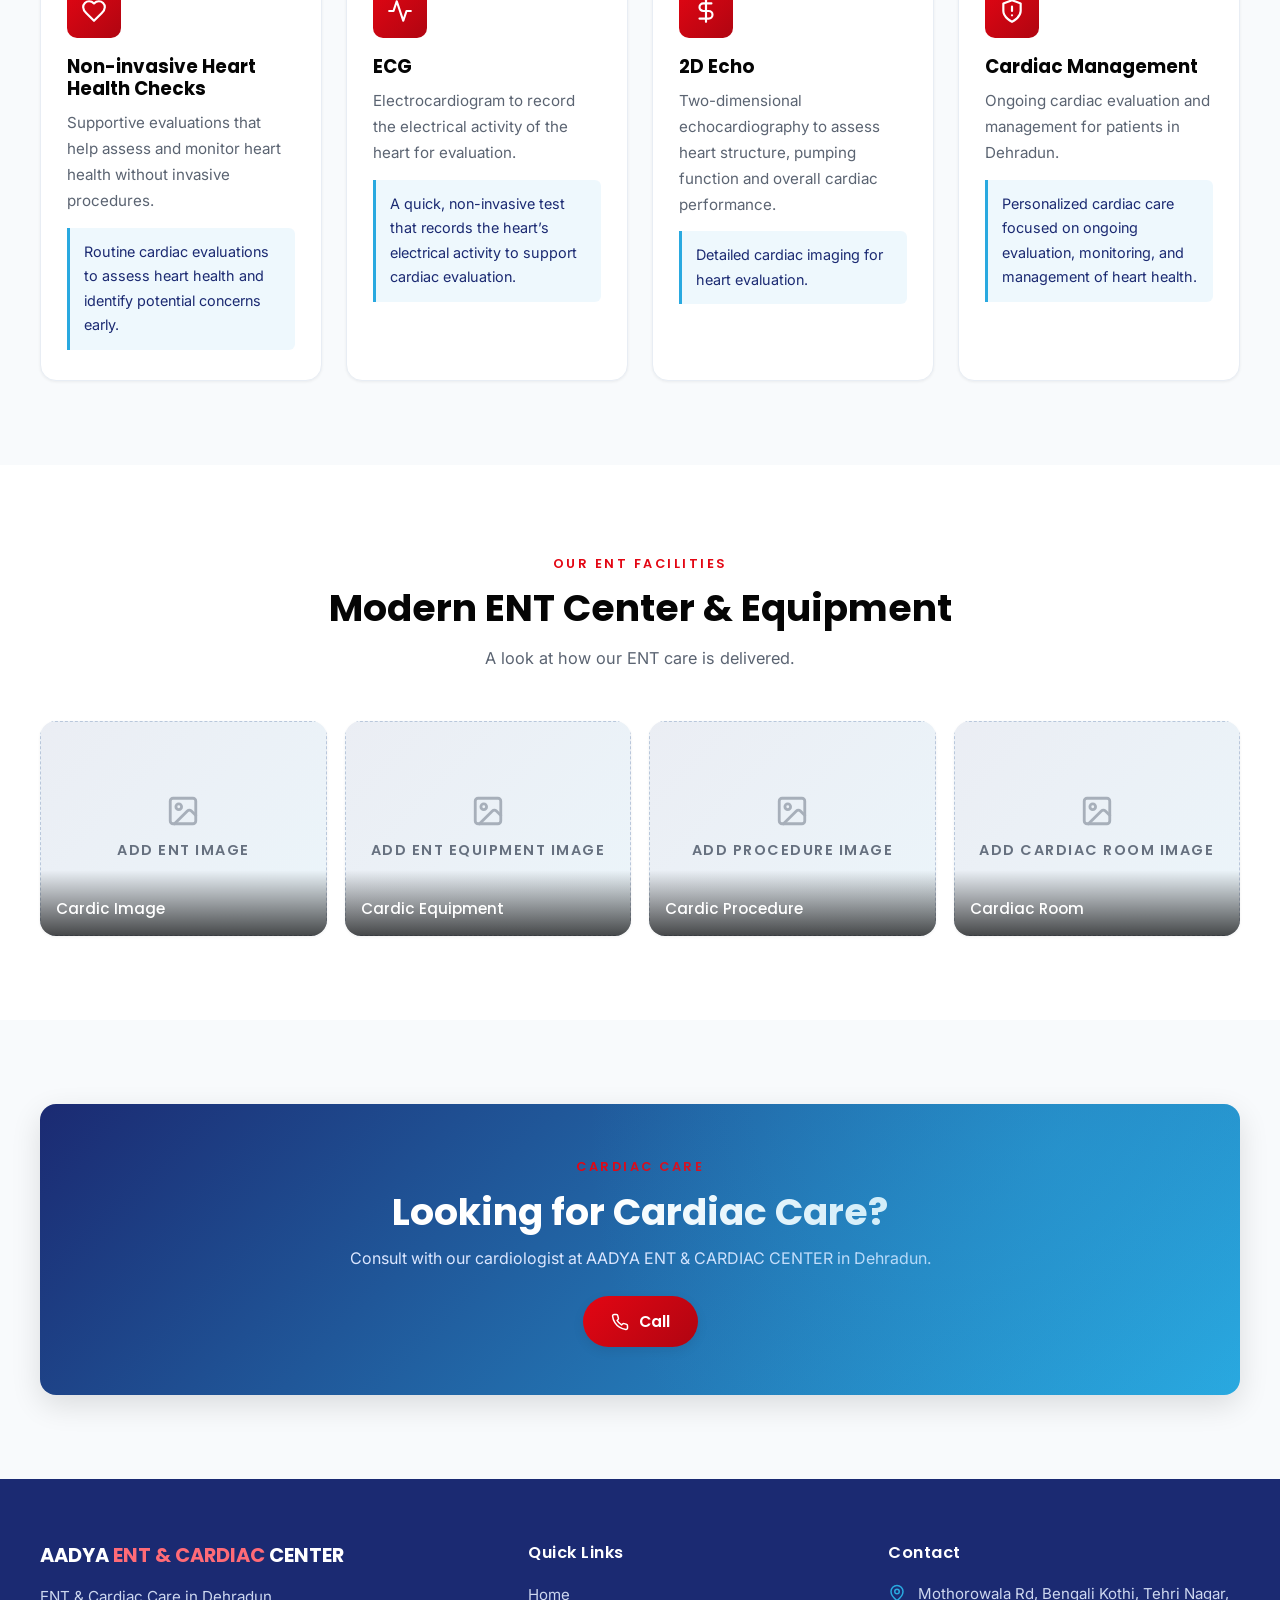
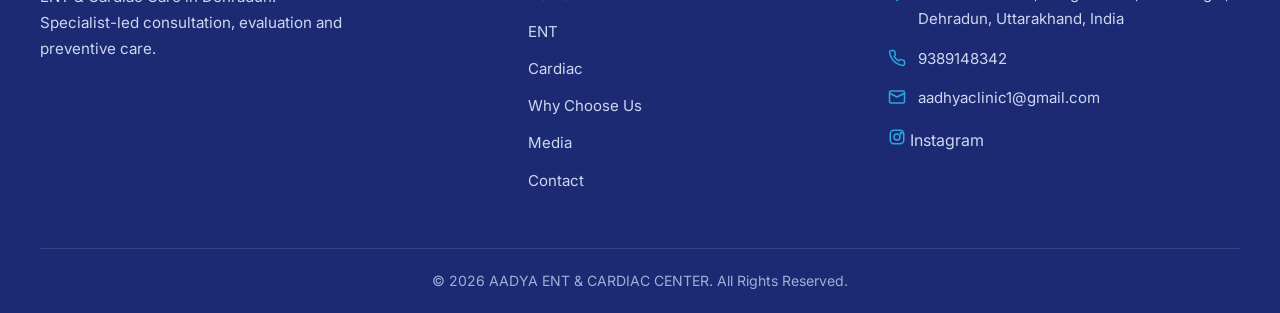
==== commit 89c0cc11: "remove center from call" ====
--- a/cardiac.html
+++ b/cardiac.html
@@ -305,7 +305,7 @@
             <div class="header-cta">
                 <button class="btn btn-primary btn-sm" onclick="callCenter()" aria-label="Call the Center">
                     <svg viewBox="0 0 24 24" fill="none" stroke="currentColor" stroke-width="2" stroke-linecap="round" stroke-linejoin="round" aria-hidden="true"><path d="M22 16.92v3a2 2 0 0 1-2.18 2 19.79 19.79 0 0 1-8.63-3.07 19.5 19.5 0 0 1-6-6 19.79 19.79 0 0 1-3.07-8.67A2 2 0 0 1 4.11 2h3a2 2 0 0 1 2 1.72c.13.96.36 1.9.7 2.81a2 2 0 0 1-.45 2.11L8.09 9.91a16 16 0 0 0 6 6l1.27-1.27a2 2 0 0 1 2.11-.45c.91.34 1.85.57 2.81.7A2 2 0 0 1 22 16.92z"/></svg>
-                    Call
+                    Call 
                 </button>
             </div>
 
@@ -403,7 +403,7 @@
                         </span>
                         <h3>Non-invasive Heart Health Checks</h3>
                         <p>Supportive evaluations that help assess and monitor heart health without invasive procedures.</p>
-                        <div class="service-note"><p>Add verified service description here.</p></div>
+                        <div class="service-note"><p>Routine cardiac evaluations to assess heart health and identify potential concerns early.</p></div>
                     </article>
 
                     <article class="service-card reveal">
@@ -412,7 +412,7 @@
                         </span>
                         <h3>ECG</h3>
                         <p>Electrocardiogram to record the electrical activity of the heart for evaluation.</p>
-                        <div class="service-note"><p>Add verified service description here.</p></div>
+                        <div class="service-note"><p>A quick, non-invasive test that records the heart’s electrical activity to support cardiac evaluation.</p></div>
                     </article>
 
                     <article class="service-card reveal">
@@ -430,7 +430,7 @@
                         </span>
                         <h3>Cardiac Management</h3>
                         <p>Ongoing cardiac evaluation and management for patients in Dehradun.</p>
-                        <div class="service-note"><p>Add verified service description here.</p></div>
+                        <div class="service-note"><p>Personalized cardiac care focused on ongoing evaluation, monitoring, and management of heart health.</p></div>
                     </article>
                 </div>
             </div>
@@ -514,7 +514,7 @@
                     <p>Consult with our cardiologist at AADYA ENT &amp; CARDIAC  CENTER in Dehradun.</p>
                     <button class="btn btn-red" onclick="callCenter()">
                         <svg viewBox="0 0 24 24" fill="none" stroke="currentColor" stroke-width="2" stroke-linecap="round" stroke-linejoin="round" aria-hidden="true"><path d="M22 16.92v3a2 2 0 0 1-2.18 2 19.79 19.79 0 0 1-8.63-3.07 19.5 19.5 0 0 1-6-6 19.79 19.79 0 0 1-3.07-8.67A2 2 0 0 1 4.11 2h3a2 2 0 0 1 2 1.72c.13.96.36 1.9.7 2.81a2 2 0 0 1-.45 2.11L8.09 9.91a16 16 0 0 0 6 6l1.27-1.27a2 2 0 0 1 2.11-.45c.91.34 1.85.57 2.81.7A2 2 0 0 1 22 16.92z"/></svg>
-                        Call Center
+                        Call
                     </button>
                 </div>
             </div>
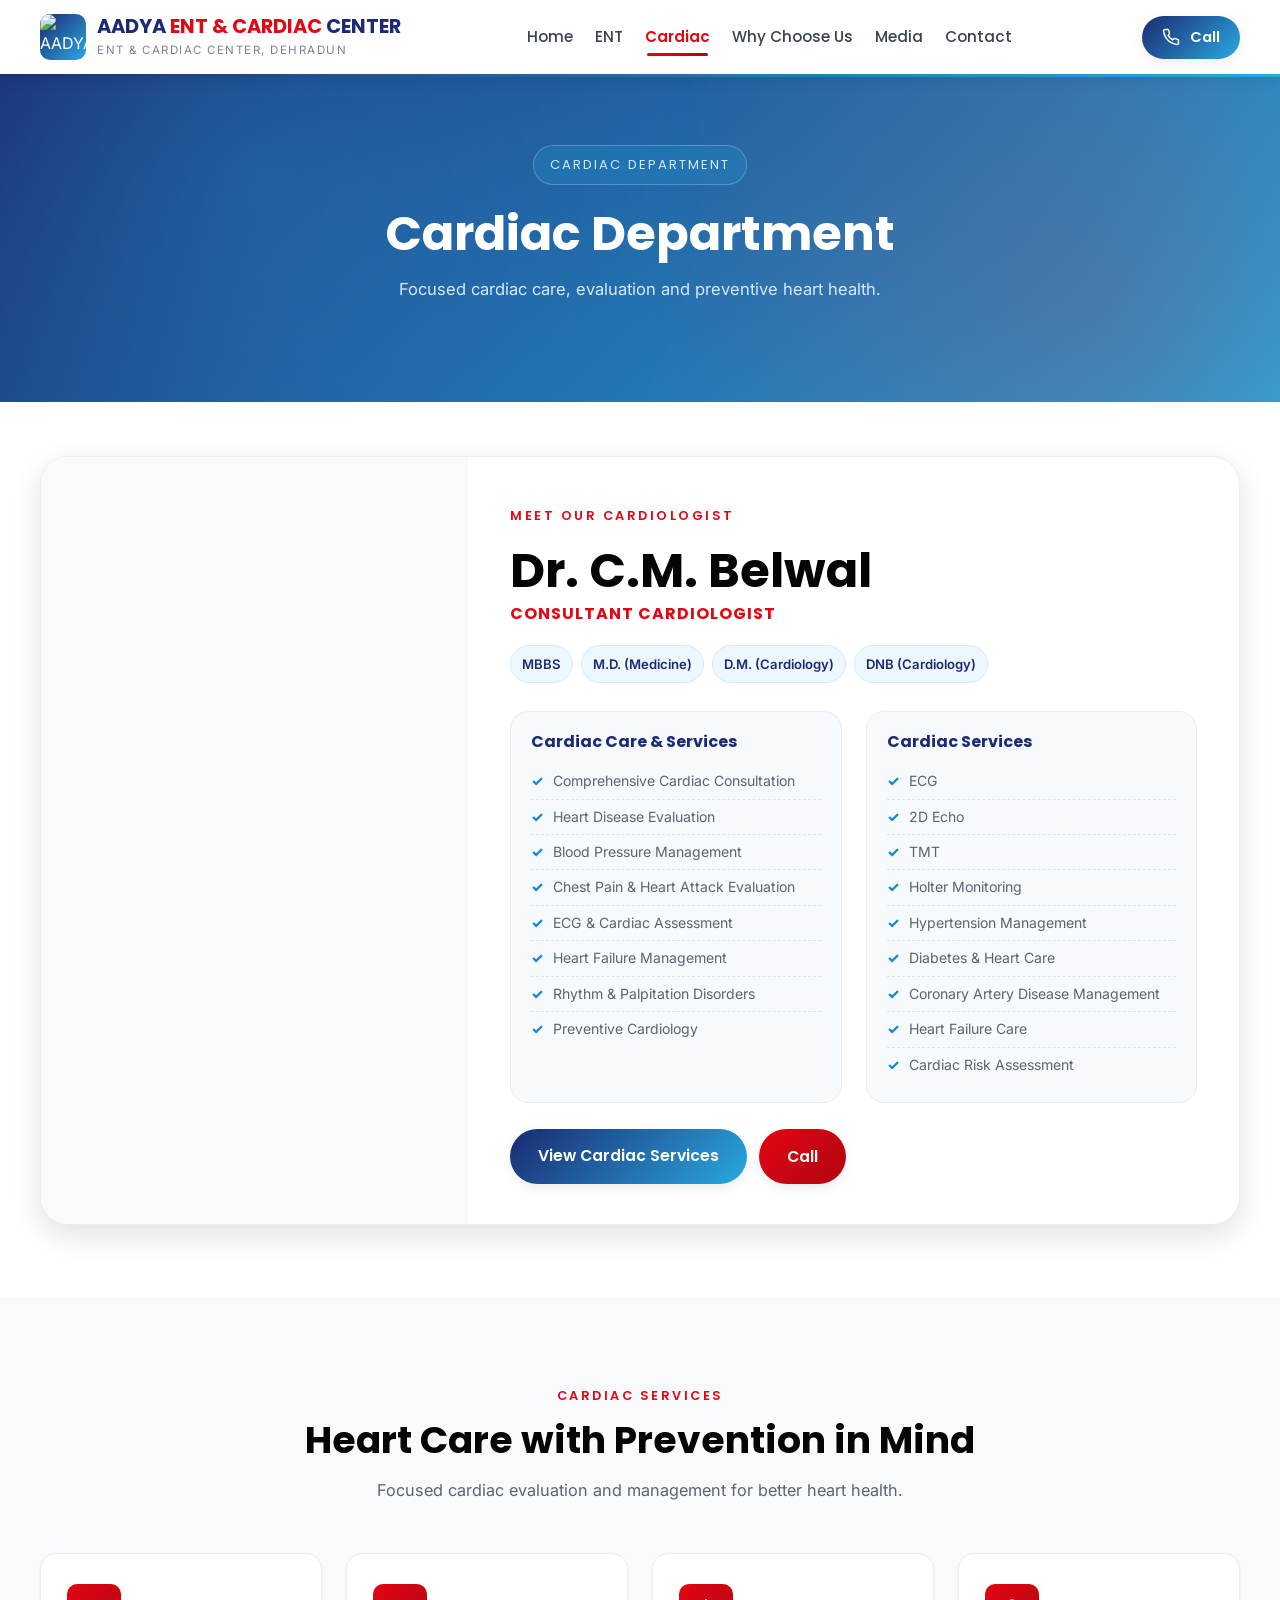
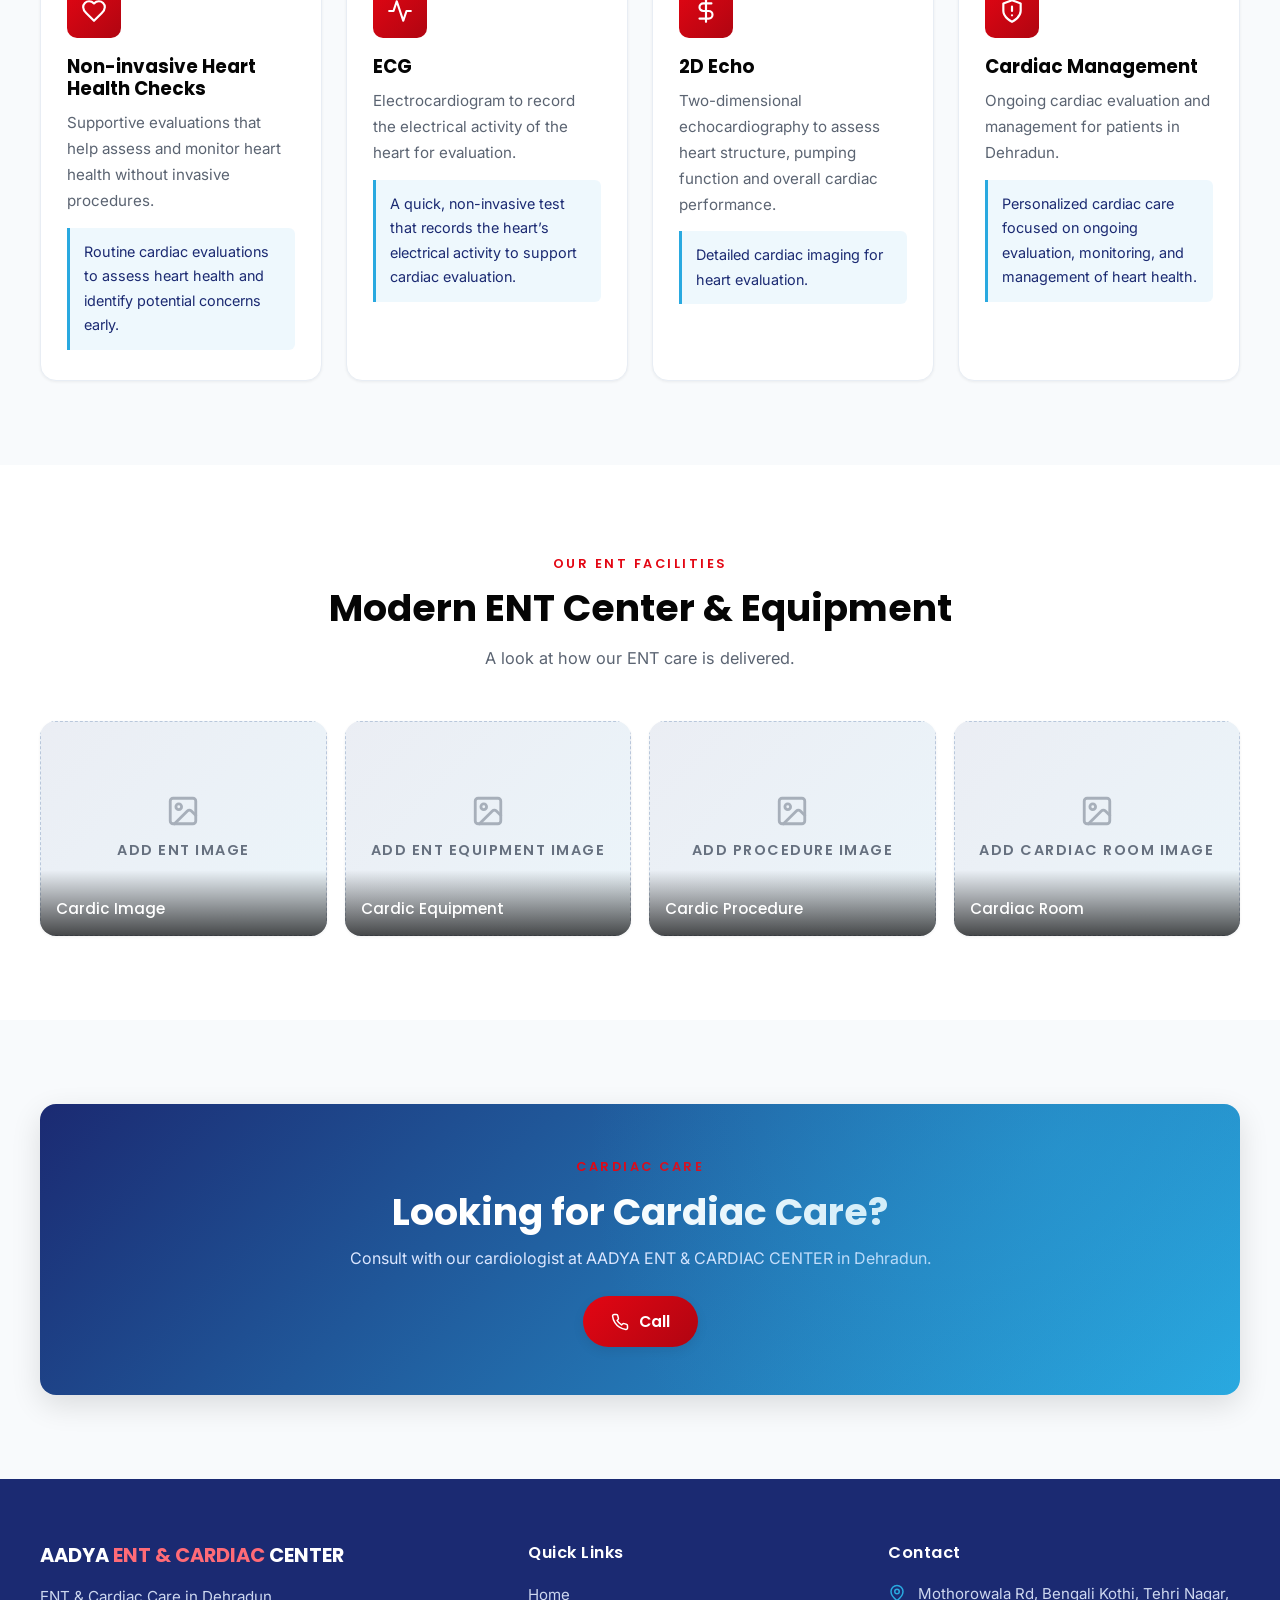
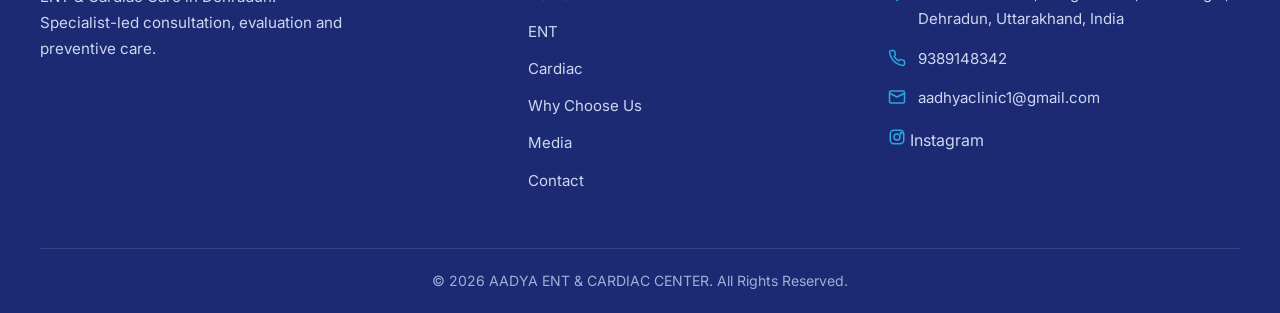
==== commit 8f466716: "remove center" ====
--- a/cardiac.html
+++ b/cardiac.html
@@ -381,7 +381,7 @@
 
                         <div class="cardiac-doctor-actions">
                             <a class="btn btn-primary" href="#cardiac-services">View Cardiac Services</a>
-                            <button class="btn btn-red" onclick="callCenter()">Call Center</button>
+                            <button class="btn btn-red" onclick="callCenter()">Call</button>
                         </div>
                     </div>
                 </div>
